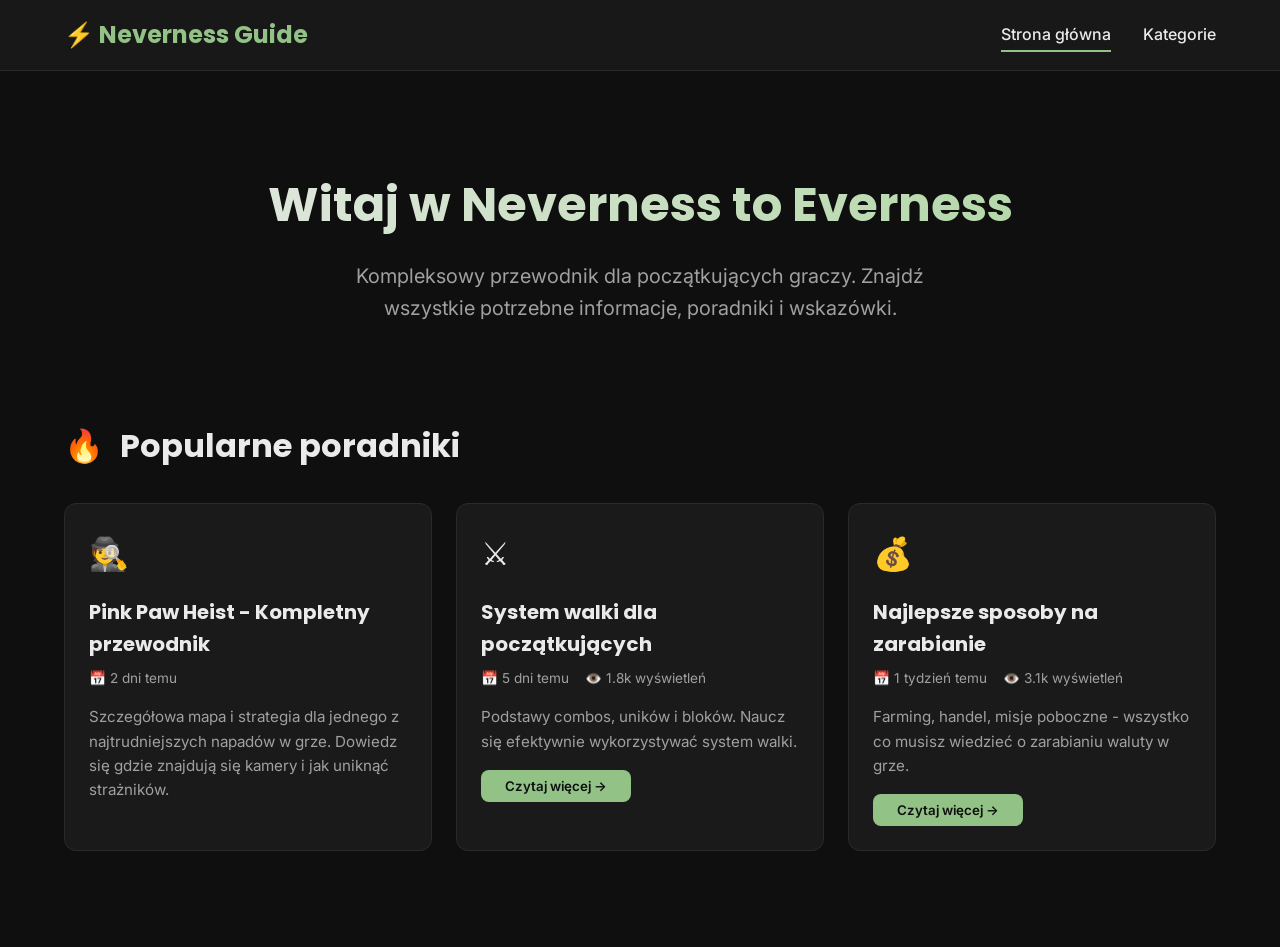
==== index.html @ 17031b2f "Add files via upload" ====
<!DOCTYPE html>
<html lang="pl">
<head>
    <meta charset="UTF-8">
    <meta name="viewport" content="width=device-width, initial-scale=1.0">
    <title>Neverness to Everness - Poradniki</title>
    <link rel="preconnect" href="https://fonts.googleapis.com">
    <link rel="preconnect" href="https://fonts.gstatic.com" crossorigin>
    <link href="https://fonts.googleapis.com/css2?family=Inter:wght@400;500;600;700&family=Poppins:wght@600;700&display=swap" rel="stylesheet">
    <link rel="stylesheet" href="style.css">
</head>
<body>
    <!-- Navbar -->
    <nav class="navbar">
        <div class="navbar-container">
            <a href="#" class="logo" onclick="showPage('home')">
                ⚡ Neverness Guide
            </a>
            <button class="menu-toggle" onclick="toggleMenu()">☰</button>
            <ul class="nav-links" id="navLinks">
                <li><a href="#" class="active" onclick="showPage('home')">Strona główna</a></li>
                <li><a href="#" onclick="showPage('categories')">Kategorie</a></li>
            </ul>
        </div>
    </nav>

    <!-- Home Page -->
    <div id="homePage" class="page active">
        <div class="container">
            <!-- Hero -->
            <section class="hero">
                <h1>Witaj w Neverness to Everness</h1>
                <p>Kompleksowy przewodnik dla początkujących graczy. Znajdź wszystkie potrzebne informacje, poradniki i wskazówki.</p>
            </section>

            <!-- Popular Guides -->
            <section>
                <div class="section-header">
                    <span class="section-icon">🔥</span>
                    <h2>Popularne poradniki</h2>
                </div>
                <div class="cards-grid">


                    <div class="card" onclick="showPage('heist-guide')">
                        <div class="card-icon">🕵️</div>
                        <h3>Pink Paw Heist - Kompletny przewodnik</h3>
                        <div class="card-meta">
                            <span>📅 2 dni temu</span>
                        </div>
                        <p>Szczegółowa mapa i strategia dla jednego z najtrudniejszych napadów w grze. Dowiedz się gdzie znajdują się kamery i jak uniknąć strażników.</p>
                    </div>


                    <div class="card">
                        <div class="card-icon">⚔️</div>
                        <h3>System walki dla początkujących</h3>
                        <div class="card-meta">
                            <span>📅 5 dni temu</span>
                            <span>👁️ 1.8k wyświetleń</span>
                        </div>
                        <p>Podstawy combos, uników i bloków. Naucz się efektywnie wykorzystywać system walki.</p>
                        <button class="btn">Czytaj więcej →</button>
                    </div>


                    <div class="card">
                        <div class="card-icon">💰</div>
                        <h3>Najlepsze sposoby na zarabianie</h3>
                        <div class="card-meta">
                            <span>📅 1 tydzień temu</span>
                            <span>👁️ 3.1k wyświetleń</span>
                        </div>
                        <p>Farming, handel, misje poboczne - wszystko co musisz wiedzieć o zarabianiu waluty w grze.</p>
                        <button class="btn">Czytaj więcej →</button>
                    </div>


                </div>
            </section>
        </div>
    </div>

    <!-- Categories Page -->
    <div id="categoriesPage" class="page">
        <div class="container">
            <section class="hero">
                <h1>Kategorie poradników</h1>
                <p>Wybierz kategorię aby przeglądać tematyczne przewodniki</p>
            </section>

            <div class="categories-grid">
                <a href="#" class="category-card" onclick="showPage('heist-guide')">
                    <div class="category-icon">🕵️</div>
                    <h3>Napady</h3>
                    <div class="category-count">8 poradników</div>
                </a>
                <a href="#" class="category-card">
                    <div class="category-icon">⚔️</div>
                    <h3>Walka</h3>
                    <div class="category-count">12 poradników</div>
                </a>
                <a href="#" class="category-card">
                    <div class="category-icon">📦</div>
                    <h3>Przedmioty</h3>
                    <div class="category-count">15 poradników</div>
                </a>
                <a href="#" class="category-card">
                    <div class="category-icon">🧠</div>
                    <h3>Porady dla początkujących</h3>
                    <div class="category-count">10 poradników</div>
                </a>
                <a href="#" class="category-card">
                    <div class="category-icon">🗺️</div>
                    <h3>Eksploracja</h3>
                    <div class="category-count">9 poradników</div>
                </a>
                <a href="#" class="category-card">
                    <div class="category-icon">💰</div>
                    <h3>Zarabianie</h3>
                    <div class="category-count">7 poradników</div>
                </a>
            </div>
        </div>
    </div>

    <!-- Heist Guide Page with Interactive Map -->
    <div id="heistGuidePage" class="page">
        <div class="container">
            <article class="article-container">
                <header class="article-header">
                    <h1>Pink Paw Heist - Kompletny przewodnik</h1>
                    <div class="article-meta">
                        <span>📅 Opublikowano: 2 maja 2026</span>
                        <span>✍️ Autor: GameMaster</span>
                        <span>⏱️ Czas czytania: 8 min</span>
                    </div>
                </header>

                <div class="toc">
                    <h3>📑 Spis treści</h3>
                    <ul>
                        <li><a href="#wprowadzenie">1. Wprowadzenie</a></li>
                        <li><a href="#przygotowanie">2. Przygotowanie</a></li>
                        <li><a href="#mapa">3. Interaktywna mapa lokacji</a></li>
                        <li><a href="#strategia">4. Strategia wykonania</a></li>
                        <li><a href="#nagrody">5. Nagrody</a></li>
                    </ul>
                </div>

                <div class="article-content">
                    <h2 id="wprowadzenie">Wprowadzenie</h2>
                    <p>Pink Paw Heist to jeden z najbardziej wymagających napadów w Neverness to Everness. Wymaga precyzji, planowania i znajomości lokacji. Ten przewodnik pomoże ci przejść misję bez wykrycia.</p>

                    <h2 id="przygotowanie">Przygotowanie</h2>
                    <p>Przed rozpoczęciem napadu upewnij się, że masz:</p>
                    <ul>
                        <li><strong>Poziom 15+</strong> - rekomendowany minimalny poziom</li>
                        <li><strong>Zestaw skradania</strong> - zmniejsza hałas o 40%</li>
                        <li><strong>Narzędzia hakowania</strong> - do wyłączania kamer</li>
                        <li><strong>Wytrych</strong> - przynajmniej 3 sztuki</li>
                        <li><strong>Apteczka</strong> - na wypadek wykrycia</li>
                    </ul>

                    <h2 id="mapa">Interaktywna mapa lokacji</h2>
                    <p>Poniżej znajduje się szczegółowa mapa budynku. Kliknij na punkty w legendzie aby zobaczyć ich lokalizację:</p>
                </div>

                <!-- Interactive Map Section -->
                <div class="map-section">
                    <h2>🗺️ Mapa Pink Paw Building</h2>
                    <div class="map-container">
                        <div class="map-wrapper">
                            <!-- Placeholder map - in real implementation, use actual game map image -->
                            <svg class="map-image" viewBox="0 0 800 600" xmlns="http://www.w3.org/2000/svg">
                                <!-- Building outline -->
                                <rect x="50" y="50" width="700" height="500" fill="#1a1a1a" stroke="#2a2a2a" stroke-width="3"/>
                                
                                <!-- Rooms -->
                                <rect x="70" y="70" width="200" height="150" fill="#0f0f0f" stroke="#2a2a2a" stroke-width="2"/>
                                <rect x="290" y="70" width="200" height="150" fill="#0f0f0f" stroke="#2a2a2a" stroke-width="2"/>
                                <rect x="510" y="70" width="220" height="150" fill="#0f0f0f" stroke="#2a2a2a" stroke-width="2"/>
                                
                                <rect x="70" y="240" width="200" height="150" fill="#0f0f0f" stroke="#2a2a2a" stroke-width="2"/>
                                <rect x="290" y="240" width="200" height="150" fill="#0f0f0f" stroke="#2a2a2a" stroke-width="2"/>
                                <rect x="510" y="240" width="220" height="150" fill="#0f0f0f" stroke="#2a2a2a" stroke-width="2"/>
                                
                                <rect x="70" y="410" width="660" height="120" fill="#0f0f0f" stroke="#2a2a2a" stroke-width="2"/>
                                
                                <!-- Room labels -->
                                <text x="170" y="145" fill="#666" font-size="14" text-anchor="middle">Hol wejściowy</text>
                                <text x="390" y="145" fill="#666" font-size="14" text-anchor="middle">Biura</text>
                                <text x="620" y="145" fill="#666" font-size="14" text-anchor="middle">Sala serwera</text>
                                <text x="170" y="315" fill="#666" font-size="14" text-anchor="middle">Pokój ochrony</text>
                                <text x="390" y="315" fill="#666" font-size="14" text-anchor="middle">Korytarz</text>
                                <text x="620" y="315" fill="#666" font-size="14" text-anchor="middle">Magazyn</text>
                                <text x="400" y="470" fill="#666" font-size="14" text-anchor="middle">Skarbiec</text>
                            </svg>
                            
                            <!-- Interactive markers -->
                            <div class="map-marker" id="marker1" data-point="punkt1" style="top: 15%; left: 21%;">
                                <div class="map-marker-label">1</div>
                            </div>
                            <div class="map-marker" id="marker2" data-point="punkt2" style="top: 28%; left: 35%;">
                                <div class="map-marker-label">2</div>
                            </div>
                            <div class="map-marker" id="marker3" data-point="punkt3" style="top: 82%; left: 50%;">
                                <div class="map-marker-label">3</div>
                            </div>
                            <div class="map-marker" id="marker4" data-point="punkt4" style="top: 52%; left: 23%;">
                                <div class="map-marker-label">4</div>
                            </div>
                            <div class="map-marker" id="marker5" data-point="punkt5" style="top: 52%; left: 77%;">
                                <div class="map-marker-label">5</div>
                            </div>
                        </div>
                        
                        <div class="legend">
                            <h3>Legenda</h3>
                            
                            <div class="legend-item" data-target="punkt1">
                                <div class="legend-item-header">
                                    <div class="legend-number">1</div>
                                    <div class="legend-title">Główne wejście</div>
                                </div>
                                <div class="legend-description">Strażnik przy drzwiach. Użyj tylnego wejścia przez wentylację.</div>
                            </div>
                            
                            <div class="legend-item" data-target="punkt2">
                                <div class="legend-item-header">
                                    <div class="legend-number">2</div>
                                    <div class="legend-title">Kamery bezpieczeństwa</div>
                                </div>
                                <div class="legend-description">4 kamery w biurach. Zhackuj panel kontrolny w pokoju ochrony.</div>
                            </div>
                            
                            <div class="legend-item" data-target="punkt3">
                                <div class="legend-item-header">
                                    <div class="legend-number">3</div>
                                    <div class="legend-title">Skarbiec</div>
                                </div>
                                <div class="legend-description">Cel misji. Wymaga 3 kluczy elektronicznych z różnych lokacji.</div>
                            </div>
                            
                            <div class="legend-item" data-target="punkt4">
                                <div class="legend-item-header">
                                    <div class="legend-number">4</div>
                                    <div class="legend-title">Strażnicy</div>
                                </div>
                                <div class="legend-description">2 patrolujących strażników. Patrol co 45 sekund.</div>
                            </div>
                            
                            <div class="legend-item" data-target="punkt5">
                                <div class="legend-item-header">
                                    <div class="legend-number">5</div>
                                    <div class="legend-title">Magazyn</div>
                                </div>
                                <div class="legend-description">Znaj dziesz tu apteczki i dodatkowy ekwipunek.</div>
                            </div>
                        </div>
                    </div>
                </div>

                <div class="article-content">
                    <h2 id="strategia">Strategia wykonania</h2>
                    <p>Najlepsza droga do ukończenia misji bez wykrycia:</p>
                    <ol>
                        <li><strong>Wejście przez wentylację</strong> - Unikniesz strażnika przy głównym wejściu</li>
                        <li><strong>Wyłącz kamery</strong> - Skieruj się do pokoju ochrony i zhackuj panel</li>
                        <li><strong>Zbierz klucze</strong> - Pierwszy w biurach, drugi w magazynie, trzeci w pokoju ochrony</li>
                        <li><strong>Otwórz skarbiec</strong> - Użyj wszystkich trzech kluczy jednocześnie</li>
                        <li><strong>Wyjście</strong> - Najszybsza droga przez magazyn i okno awaryjne</li>
                    </ol>

                    <h2 id="nagrody">Nagrody</h2>
                    <p>Za ukończenie Pink Paw Heist otrzymasz:</p>
                    <ul>
                        <li>15,000 Credits</li>
                        <li>Rzadki skin broni "Pink Phantom"</li>
                        <li>Osiągnięcie "Master Thief"</li>
                        <li>+500 punktów reputacji w gildii</li>
                    </ul>

                    <p style="margin-top: var(--space-2xl); padding: var(--space-lg); background: var(--color-surface); border-left: 4px solid var(--color-accent); border-radius: var(--radius-sm);">
                        <strong>💡 Pro tip:</strong> Jeśli wykonasz misję bez żadnego alarmu (Perfect Stealth), otrzymasz dodatkowe 5,000 Credits i unikalny tytuł "Shadow Master".
                    </p>
                </div>
            </article>
        </div>
    </div>

    <!-- About Page -->
    <div id="aboutPage" class="page">
        <div class="container">
            <article class="article-container">
                <h1>O grze Neverness to Everness</h1>
                <p style="font-size: 1.1rem; color: var(--color-text-muted); margin-bottom: var(--space-xl);">
                    Neverness to Everness to innowacyjna gra akcji RPG łącząca elementy skradania, eksploracji i dynamicznej walki w futurystycznym świecie pełnym tajemnic.
                </p>

                <h2>Główne cechy gry</h2>
                <ul>
                    <li><strong>Otwarty świat</strong> - Eksploruj ogromne miasto Hethereau pełne sekretów</li>
                    <li><strong>System napadów</strong> - Planuj i wykonuj skomplikowane kradzieże</li>
                    <li><strong>Dynamiczna walka</strong> - Płynne combo i system uników</li>
                    <li><strong>Rozwój postaci</strong> - Rozbudowany system umiejętności i ekwipunku</li>
                    <li><strong>Fabuła</strong> - Wciągająca historia z wieloma zakończeniami</li>
                </ul>

                <h2>O tym przewodniku</h2>
                <p>
                    Ten guide hub został stworzony przez społeczność graczy, aby pomóc nowym i doświadczonym graczom w odkrywaniu wszystkich tajemnic Neverness to Everness. Regularnie dodajemy nowe poradniki i aktualizujemy istniejące wraz z nowymi odkryciami społeczności.
                </p>
            </article>
        </div>
    </div>
    <script src="script.js"></script>
</body>
</html>
---- style.css ----
:root {
            --color-bg: #0f0f0f;
            --color-surface: #1a1a1a;
            --color-surface-hover: #252525;
            --color-border: #2a2a2a;
            --color-text: #eaeaea;
            --color-text-muted: #a0a0a0;
            --color-accent: #92c286;
            --color-accent-dark: #7ab06a;
            --color-accent-light: #a8d49a;
            
            --space-xs: 4px;
            --space-sm: 8px;
            --space-md: 16px;
            --space-lg: 24px;
            --space-xl: 32px;
            --space-2xl: 48px;
            
            --font-body: 'Inter', system-ui, sans-serif;
            --font-heading: 'Poppins', sans-serif;
            
            --radius-sm: 8px;
            --radius-md: 12px;
            --radius-lg: 16px;
            
            --shadow-sm: 0 2px 8px rgba(0, 0, 0, 0.3);
            --shadow-md: 0 4px 16px rgba(0, 0, 0, 0.4);
            --shadow-lg: 0 8px 32px rgba(0, 0, 0, 0.5);
        }
        
        * {
            margin: 0;
            padding: 0;
            box-sizing: border-box;
        }
        
        body {
            font-family: var(--font-body);
            background: var(--color-bg);
            color: var(--color-text);
            line-height: 1.6;
        }
        
        /* Navbar */
        .navbar {
            background: var(--color-surface);
            border-bottom: 1px solid var(--color-border);
            padding: var(--space-md) 0;
            position: sticky;
            top: 0;
            z-index: 100;
            backdrop-filter: blur(10px);
            background: rgba(26, 26, 26, 0.95);
        }
        
        .navbar-container {
            max-width: 1200px;
            margin: 0 auto;
            padding: 0 var(--space-lg);
            display: flex;
            justify-content: space-between;
            align-items: center;
        }
        
        .logo {
            font-family: var(--font-heading);
            font-size: 1.5rem;
            font-weight: 700;
            color: var(--color-accent);
            text-decoration: none;
            display: flex;
            align-items: center;
            gap: var(--space-sm);
        }
        
        .nav-links {
            display: flex;
            gap: var(--space-xl);
            list-style: none;
        }
        
        .nav-links a {
            color: var(--color-text);
            text-decoration: none;
            font-weight: 500;
            transition: color 0.2s;
            position: relative;
        }
        
        .nav-links a:hover {
            color: var(--color-accent);
        }
        
        .nav-links a.active::after {
            content: '';
            position: absolute;
            bottom: -8px;
            left: 0;
            right: 0;
            height: 2px;
            background: var(--color-accent);
        }
        
        /* Container */
        .container {
            max-width: 1200px;
            margin: 0 auto;
            padding: var(--space-2xl) var(--space-lg);
        }
        
        /* Hero Section */
        .hero {
            text-align: center;
            padding: var(--space-2xl) 0;
            margin-bottom: var(--space-2xl);
        }
        
        .hero h1 {
            font-family: var(--font-heading);
            font-size: 3rem;
            margin-bottom: var(--space-md);
            background: linear-gradient(135deg, var(--color-text) 0%, var(--color-accent-light) 100%);
            -webkit-background-clip: text;
            -webkit-text-fill-color: transparent;
            background-clip: text;
        }
        
        .hero p {
            font-size: 1.25rem;
            color: var(--color-text-muted);
            max-width: 600px;
            margin: 0 auto;
        }
        
        /* Search Bar */
        .search-container {
            max-width: 600px;
            margin: var(--space-xl) auto var(--space-2xl);
        }
        
        .search-bar {
            width: 100%;
            padding: var(--space-md) var(--space-lg);
            background: var(--color-surface);
            border: 2px solid var(--color-border);
            border-radius: var(--radius-md);
            color: var(--color-text);
            font-size: 1rem;
            font-family: var(--font-body);
            transition: all 0.2s;
        }
        
        .search-bar:focus {
            outline: none;
            border-color: var(--color-accent);
            box-shadow: 0 0 0 3px rgba(146, 194, 134, 0.1);
        }
        
        /* Section Header */
        .section-header {
            display: flex;
            align-items: center;
            gap: var(--space-md);
            margin-bottom: var(--space-xl);
        }
        
        .section-header h2 {
            font-family: var(--font-heading);
            font-size: 2rem;
            color: var(--color-text);
        }
        
        .section-icon {
            font-size: 2rem;
        }
        
        /* Cards Grid */
        .cards-grid {
            display: grid;
            grid-template-columns: repeat(auto-fill, minmax(320px, 1fr));
            gap: var(--space-lg);
            margin-bottom: var(--space-2xl);
        }
        
        .card {
            background: var(--color-surface);
            border: 1px solid var(--color-border);
            border-radius: var(--radius-md);
            padding: var(--space-lg);
            transition: all 0.2s;
            cursor: pointer;
        }
        
        .card:hover {
            background: var(--color-surface-hover);
            border-color: var(--color-accent);
            transform: translateY(-4px);
            box-shadow: var(--shadow-md);
        }
        
        .card-icon {
            font-size: 2rem;
            margin-bottom: var(--space-md);
        }
        
        .card h3 {
            font-family: var(--font-heading);
            font-size: 1.25rem;
            margin-bottom: var(--space-sm);
            color: var(--color-text);
        }
        
        .card p {
            color: var(--color-text-muted);
            margin-bottom: var(--space-md);
            font-size: 0.95rem;
        }
        
        .card-meta {
            display: flex;
            gap: var(--space-md);
            font-size: 0.85rem;
            color: var(--color-text-muted);
            margin-bottom: var(--space-md);
        }
        
        .btn {
            display: inline-block;
            padding: var(--space-sm) var(--space-lg);
            background: var(--color-accent);
            color: var(--color-bg);
            text-decoration: none;
            border-radius: var(--radius-sm);
            font-weight: 600;
            transition: all 0.2s;
            border: none;
            cursor: pointer;
            font-family: var(--font-body);
        }
        
        .btn:hover {
            background: var(--color-accent-dark);
            transform: translateY(-2px);
            box-shadow: var(--shadow-sm);
        }
        
        .btn-outline {
            background: transparent;
            border: 2px solid var(--color-accent);
            color: var(--color-accent);
        }
        
        .btn-outline:hover {
            background: var(--color-accent);
            color: var(--color-bg);
        }
        
        /* Categories Grid */
        .categories-grid {
            display: grid;
            grid-template-columns: repeat(auto-fit, minmax(250px, 1fr));
            gap: var(--space-md);
            margin-bottom: var(--space-2xl);
        }
        
        .category-card {
            background: var(--color-surface);
            border: 1px solid var(--color-border);
            border-radius: var(--radius-md);
            padding: var(--space-lg);
            text-align: center;
            transition: all 0.2s;
            cursor: pointer;
            text-decoration: none;
            color: inherit;
            display: block;
        }
        
        .category-card:hover {
            background: var(--color-surface-hover);
            border-color: var(--color-accent);
            transform: translateY(-4px);
        }
        
        .category-icon {
            font-size: 3rem;
            margin-bottom: var(--space-md);
        }
        
        .category-card h3 {
            font-family: var(--font-heading);
            font-size: 1.1rem;
            color: var(--color-text);
            margin-bottom: var(--space-xs);
        }
        
        .category-count {
            font-size: 0.9rem;
            color: var(--color-text-muted);
        }
        
        /* Article Page */
        .article-container {
            max-width: 800px;
            margin: 0 auto;
        }
        
        .article-header {
            margin-bottom: var(--space-2xl);
        }
        
        .article-header h1 {
            font-family: var(--font-heading);
            font-size: 2.5rem;
            margin-bottom: var(--space-md);
        }
        
        .article-meta {
            display: flex;
            gap: var(--space-lg);
            color: var(--color-text-muted);
            font-size: 0.95rem;
        }
        
        .toc {
            background: var(--color-surface);
            border: 1px solid var(--color-border);
            border-radius: var(--radius-md);
            padding: var(--space-lg);
            margin-bottom: var(--space-2xl);
        }
        
        .toc h3 {
            font-family: var(--font-heading);
            margin-bottom: var(--space-md);
            color: var(--color-accent);
        }
        
        .toc ul {
            list-style: none;
        }
        
        .toc li {
            margin-bottom: var(--space-sm);
        }
        
        .toc a {
            color: var(--color-text);
            text-decoration: none;
            transition: color 0.2s;
        }
        
        .toc a:hover {
            color: var(--color-accent);
        }
        
        .article-content {
            line-height: 1.8;
        }
        
        .article-content h2 {
            font-family: var(--font-heading);
            font-size: 1.75rem;
            margin-top: var(--space-2xl);
            margin-bottom: var(--space-md);
            color: var(--color-accent-light);
        }
        
        .article-content p {
            margin-bottom: var(--space-md);
        }
        
        .article-content ul, .article-content ol {
            margin-bottom: var(--space-md);
            padding-left: var(--space-xl);
        }
        
        .article-content li {
            margin-bottom: var(--space-sm);
        }
        
        /* Interactive Map Section */
        .map-section {
            background: var(--color-surface);
            border: 1px solid var(--color-border);
            border-radius: var(--radius-md);
            padding: var(--space-xl);
            margin: var(--space-2xl) 0;
        }
        
        .map-section h2 {
            font-family: var(--font-heading);
            font-size: 1.75rem;
            margin-bottom: var(--space-lg);
            color: var(--color-accent-light);
        }
        
        .map-container {
            display: grid;
            grid-template-columns: 1fr 300px;
            gap: var(--space-xl);
            align-items: start;
        }
        
        .map-wrapper {
            position: relative;
            background: #000;
            border-radius: var(--radius-sm);
            overflow: hidden;
            border: 2px solid var(--color-border);
        }
        
        .map-image {
            width: 100%;
            height: auto;
            display: block;
        }
        
        .map-marker {
            position: absolute;
            width: 32px;
            height: 32px;
            background: var(--color-accent);
            border: 3px solid var(--color-bg);
            border-radius: 50%;
            transform: translate(-50%, -50%);
            cursor: pointer;
            transition: all 0.3s;
            opacity: 0.4;
            box-shadow: 0 0 0 0 rgba(146, 194, 134, 0.7);
        }
        
        .map-marker.active {
            opacity: 1;
            transform: translate(-50%, -50%) scale(1.3);
            animation: pulse 2s infinite;
            z-index: 10;
        }
        
        @keyframes pulse {
            0% {
                box-shadow: 0 0 0 0 rgba(146, 194, 134, 0.7);
            }
            70% {
                box-shadow: 0 0 0 15px rgba(146, 194, 134, 0);
            }
            100% {
                box-shadow: 0 0 0 0 rgba(146, 194, 134, 0);
            }
        }
        
        .map-marker-label {
            position: absolute;
            top: 50%;
            left: 50%;
            transform: translate(-50%, -50%);
            color: var(--color-bg);
            font-weight: 700;
            font-size: 0.85rem;
            pointer-events: none;
        }
        
        .legend {
            background: var(--color-bg);
            border: 1px solid var(--color-border);
            border-radius: var(--radius-sm);
            padding: var(--space-lg);
        }
        
        .legend h3 {
            font-family: var(--font-heading);
            font-size: 1.25rem;
            margin-bottom: var(--space-md);
            color: var(--color-accent);
        }
        
        .legend-item {
            padding: var(--space-md);
            margin-bottom: var(--space-sm);
            background: var(--color-surface);
            border: 2px solid var(--color-border);
            border-radius: var(--radius-sm);
            cursor: pointer;
            transition: all 0.2s;
        }
        
        .legend-item:hover {
            background: var(--color-surface-hover);
            border-color: var(--color-accent);
        }
        
        .legend-item.active {
            background: var(--color-surface-hover);
            border-color: var(--color-accent);
            box-shadow: 0 0 0 3px rgba(146, 194, 134, 0.1);
        }
        
        .legend-item-header {
            display: flex;
            align-items: center;
            gap: var(--space-md);
            margin-bottom: var(--space-xs);
        }
        
        .legend-number {
            width: 28px;
            height: 28px;
            background: var(--color-accent);
            color: var(--color-bg);
            border-radius: 50%;
            display: flex;
            align-items: center;
            justify-content: center;
            font-weight: 700;
            font-size: 0.9rem;
            flex-shrink: 0;
        }
        
        .legend-item.active .legend-number {
            background: var(--color-accent-dark);
            box-shadow: 0 0 12px rgba(146, 194, 134, 0.5);
        }
        
        .legend-title {
            font-weight: 600;
            color: var(--color-text);
        }
        
        .legend-description {
            font-size: 0.9rem;
            color: var(--color-text-muted);
            margin-left: 40px;
        }
        
        /* Mobile Menu Toggle */
        .menu-toggle {
            display: none;
            background: none;
            border: none;
            color: var(--color-text);
            font-size: 1.5rem;
            cursor: pointer;
        }
        
        /* Responsive */
        @media (max-width: 768px) {
            .hero h1 {
                font-size: 2rem;
            }
            
            .hero p {
                font-size: 1rem;
            }
            
            .nav-links {
                display: none;
                position: absolute;
                top: 100%;
                left: 0;
                right: 0;
                background: var(--color-surface);
                flex-direction: column;
                padding: var(--space-lg);
                border-top: 1px solid var(--color-border);
            }
            
            .nav-links.active {
                display: flex;
            }
            
            .menu-toggle {
                display: block;
            }
            
            .cards-grid {
                grid-template-columns: 1fr;
            }
            
            .categories-grid {
                grid-template-columns: repeat(auto-fit, minmax(150px, 1fr));
            }
            
            .map-container {
                grid-template-columns: 1fr;
            }
            
            .legend {
                order: -1;
            }
        }
        
        /* Page Transitions */
        .page {
            display: none;
        }
        
        .page.active {
            display: block;
            animation: fadeIn 0.3s;
        }
        
        @keyframes fadeIn {
            from {
                opacity: 0;
                transform: translateY(10px);
            }
            to {
                opacity: 1;
                transform: translateY(0);
            }
        }
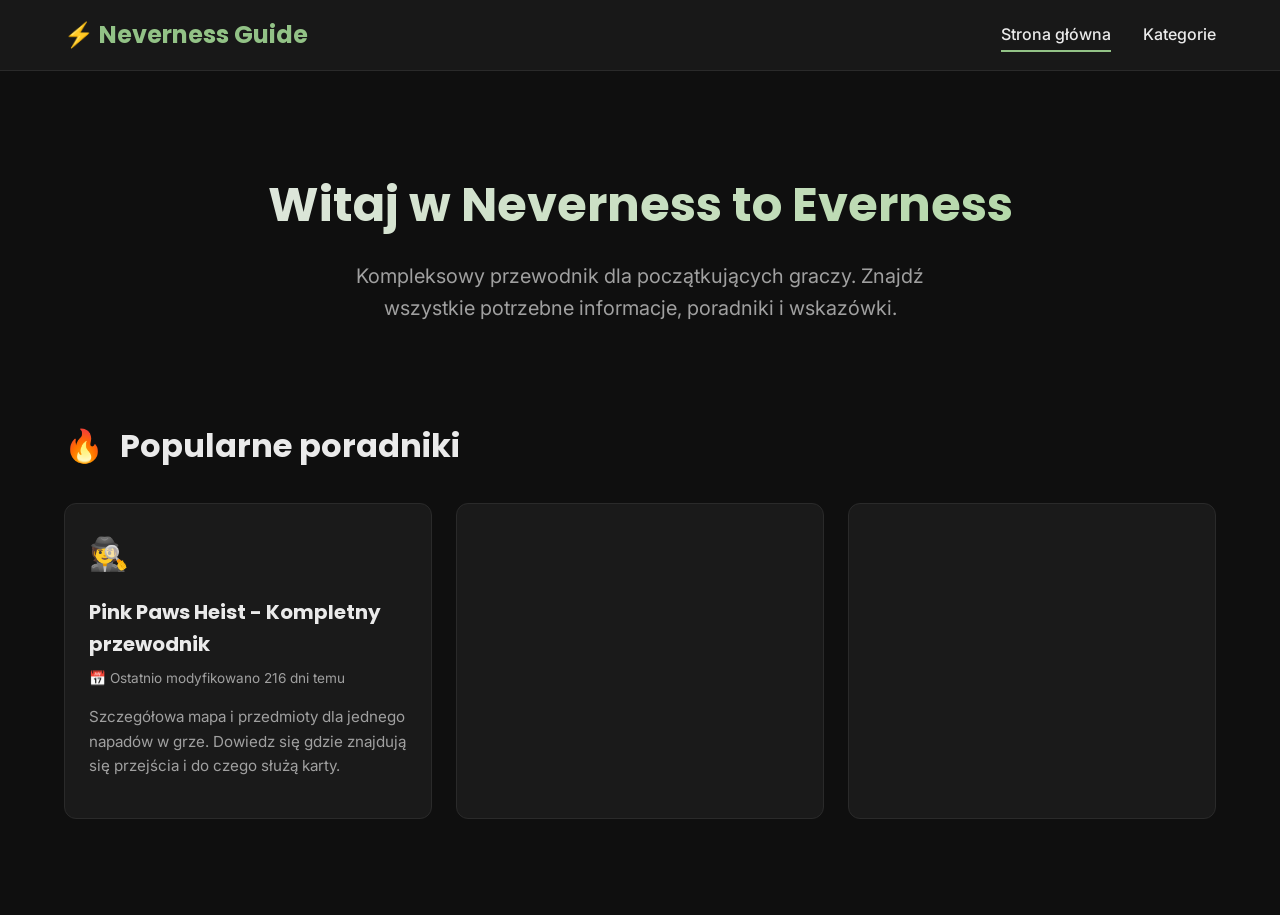
==== commit 9a421a97: "Add files via upload" ====
--- a/index.html
+++ b/index.html
@@ -10,22 +10,32 @@
     <link rel="stylesheet" href="style.css">
 </head>
 <body>
+
+
+
+
     <!-- Navbar -->
     <nav class="navbar">
         <div class="navbar-container">
-            <a href="#" class="logo" onclick="showPage('home')">
+            <a href="index.html" class="logo">
                 ⚡ Neverness Guide
             </a>
             <button class="menu-toggle" onclick="toggleMenu()">☰</button>
             <ul class="nav-links" id="navLinks">
-                <li><a href="#" class="active" onclick="showPage('home')">Strona główna</a></li>
-                <li><a href="#" onclick="showPage('categories')">Kategorie</a></li>
+                <li><a href="index.html" class="active">Strona główna</a></li>
+                <li><a href="kategorie.html">Kategorie</a></li>
             </ul>
         </div>
     </nav>
 
+
+
+
+
+
+
     <!-- Home Page -->
-    <div id="homePage" class="page active">
+    <div id="homePage">
         <div class="container">
             <!-- Hero -->
             <section class="hero">
@@ -42,38 +52,35 @@
                 <div class="cards-grid">
 
 
-                    <div class="card" onclick="showPage('heist-guide')">
+                    <a class="card" href="Napad.html">
                         <div class="card-icon">🕵️</div>
-                        <h3>Pink Paw Heist - Kompletny przewodnik</h3>
+                        <h3>Pink Paws Heist - Kompletny przewodnik</h3>
                         <div class="card-meta">
-                            <span>📅 2 dni temu</span>
+                            <span>📅 Ostatnio modyfikowano <span class="update-date" data-date="2026-05-04"></span></span>
                         </div>
-                        <p>Szczegółowa mapa i strategia dla jednego z najtrudniejszych napadów w grze. Dowiedz się gdzie znajdują się kamery i jak uniknąć strażników.</p>
-                    </div>
+                        <p>Szczegółowa mapa i przedmioty dla jednego napadów w grze. Dowiedz się gdzie znajdują się przejścia i do czego służą karty.</p>
+                    </a>
 
 
-                    <div class="card">
-                        <div class="card-icon">⚔️</div>
-                        <h3>System walki dla początkujących</h3>
+                    <a class="card">
+                        <!-- <div class="card-icon">...</div>
+                        <h3>...</h3>
                         <div class="card-meta">
-                            <span>📅 5 dni temu</span>
-                            <span>👁️ 1.8k wyświetleń</span>
+                            <span>...</span>
                         </div>
-                        <p>Podstawy combos, uników i bloków. Naucz się efektywnie wykorzystywać system walki.</p>
-                        <button class="btn">Czytaj więcej →</button>
-                    </div>
+                        <p>...</p>
+                        <button class="btn">...</button>-->
+                    </a>
 
 
-                    <div class="card">
-                        <div class="card-icon">💰</div>
-                        <h3>Najlepsze sposoby na zarabianie</h3>
+                    <a class="card">
+                        <!-- <div class="card-icon">...</div>
+                        <h3>...</h3>
                         <div class="card-meta">
-                            <span>📅 1 tydzień temu</span>
-                            <span>👁️ 3.1k wyświetleń</span>
+                            <span>...</span>
                         </div>
-                        <p>Farming, handel, misje poboczne - wszystko co musisz wiedzieć o zarabianiu waluty w grze.</p>
-                        <button class="btn">Czytaj więcej →</button>
-                    </div>
+                        <p>...</p>-->
+                    </a>
 
 
                 </div>
@@ -81,239 +88,14 @@
         </div>
     </div>
 
-    <!-- Categories Page -->
-    <div id="categoriesPage" class="page">
-        <div class="container">
-            <section class="hero">
-                <h1>Kategorie poradników</h1>
-                <p>Wybierz kategorię aby przeglądać tematyczne przewodniki</p>
-            </section>
+    
 
-            <div class="categories-grid">
-                <a href="#" class="category-card" onclick="showPage('heist-guide')">
-                    <div class="category-icon">🕵️</div>
-                    <h3>Napady</h3>
-                    <div class="category-count">8 poradników</div>
-                </a>
-                <a href="#" class="category-card">
-                    <div class="category-icon">⚔️</div>
-                    <h3>Walka</h3>
-                    <div class="category-count">12 poradników</div>
-                </a>
-                <a href="#" class="category-card">
-                    <div class="category-icon">📦</div>
-                    <h3>Przedmioty</h3>
-                    <div class="category-count">15 poradników</div>
-                </a>
-                <a href="#" class="category-card">
-                    <div class="category-icon">🧠</div>
-                    <h3>Porady dla początkujących</h3>
-                    <div class="category-count">10 poradników</div>
-                </a>
-                <a href="#" class="category-card">
-                    <div class="category-icon">🗺️</div>
-                    <h3>Eksploracja</h3>
-                    <div class="category-count">9 poradników</div>
-                </a>
-                <a href="#" class="category-card">
-                    <div class="category-icon">💰</div>
-                    <h3>Zarabianie</h3>
-                    <div class="category-count">7 poradników</div>
-                </a>
-            </div>
-        </div>
-    </div>
 
-    <!-- Heist Guide Page with Interactive Map -->
-    <div id="heistGuidePage" class="page">
-        <div class="container">
-            <article class="article-container">
-                <header class="article-header">
-                    <h1>Pink Paw Heist - Kompletny przewodnik</h1>
-                    <div class="article-meta">
-                        <span>📅 Opublikowano: 2 maja 2026</span>
-                        <span>✍️ Autor: GameMaster</span>
-                        <span>⏱️ Czas czytania: 8 min</span>
-                    </div>
-                </header>
 
-                <div class="toc">
-                    <h3>📑 Spis treści</h3>
-                    <ul>
-                        <li><a href="#wprowadzenie">1. Wprowadzenie</a></li>
-                        <li><a href="#przygotowanie">2. Przygotowanie</a></li>
-                        <li><a href="#mapa">3. Interaktywna mapa lokacji</a></li>
-                        <li><a href="#strategia">4. Strategia wykonania</a></li>
-                        <li><a href="#nagrody">5. Nagrody</a></li>
-                    </ul>
-                </div>
 
-                <div class="article-content">
-                    <h2 id="wprowadzenie">Wprowadzenie</h2>
-                    <p>Pink Paw Heist to jeden z najbardziej wymagających napadów w Neverness to Everness. Wymaga precyzji, planowania i znajomości lokacji. Ten przewodnik pomoże ci przejść misję bez wykrycia.</p>
 
-                    <h2 id="przygotowanie">Przygotowanie</h2>
-                    <p>Przed rozpoczęciem napadu upewnij się, że masz:</p>
-                    <ul>
-                        <li><strong>Poziom 15+</strong> - rekomendowany minimalny poziom</li>
-                        <li><strong>Zestaw skradania</strong> - zmniejsza hałas o 40%</li>
-                        <li><strong>Narzędzia hakowania</strong> - do wyłączania kamer</li>
-                        <li><strong>Wytrych</strong> - przynajmniej 3 sztuki</li>
-                        <li><strong>Apteczka</strong> - na wypadek wykrycia</li>
-                    </ul>
 
-                    <h2 id="mapa">Interaktywna mapa lokacji</h2>
-                    <p>Poniżej znajduje się szczegółowa mapa budynku. Kliknij na punkty w legendzie aby zobaczyć ich lokalizację:</p>
-                </div>
 
-                <!-- Interactive Map Section -->
-                <div class="map-section">
-                    <h2>🗺️ Mapa Pink Paw Building</h2>
-                    <div class="map-container">
-                        <div class="map-wrapper">
-                            <!-- Placeholder map - in real implementation, use actual game map image -->
-                            <svg class="map-image" viewBox="0 0 800 600" xmlns="http://www.w3.org/2000/svg">
-                                <!-- Building outline -->
-                                <rect x="50" y="50" width="700" height="500" fill="#1a1a1a" stroke="#2a2a2a" stroke-width="3"/>
-                                
-                                <!-- Rooms -->
-                                <rect x="70" y="70" width="200" height="150" fill="#0f0f0f" stroke="#2a2a2a" stroke-width="2"/>
-                                <rect x="290" y="70" width="200" height="150" fill="#0f0f0f" stroke="#2a2a2a" stroke-width="2"/>
-                                <rect x="510" y="70" width="220" height="150" fill="#0f0f0f" stroke="#2a2a2a" stroke-width="2"/>
-                                
-                                <rect x="70" y="240" width="200" height="150" fill="#0f0f0f" stroke="#2a2a2a" stroke-width="2"/>
-                                <rect x="290" y="240" width="200" height="150" fill="#0f0f0f" stroke="#2a2a2a" stroke-width="2"/>
-                                <rect x="510" y="240" width="220" height="150" fill="#0f0f0f" stroke="#2a2a2a" stroke-width="2"/>
-                                
-                                <rect x="70" y="410" width="660" height="120" fill="#0f0f0f" stroke="#2a2a2a" stroke-width="2"/>
-                                
-                                <!-- Room labels -->
-                                <text x="170" y="145" fill="#666" font-size="14" text-anchor="middle">Hol wejściowy</text>
-                                <text x="390" y="145" fill="#666" font-size="14" text-anchor="middle">Biura</text>
-                                <text x="620" y="145" fill="#666" font-size="14" text-anchor="middle">Sala serwera</text>
-                                <text x="170" y="315" fill="#666" font-size="14" text-anchor="middle">Pokój ochrony</text>
-                                <text x="390" y="315" fill="#666" font-size="14" text-anchor="middle">Korytarz</text>
-                                <text x="620" y="315" fill="#666" font-size="14" text-anchor="middle">Magazyn</text>
-                                <text x="400" y="470" fill="#666" font-size="14" text-anchor="middle">Skarbiec</text>
-                            </svg>
-                            
-                            <!-- Interactive markers -->
-                            <div class="map-marker" id="marker1" data-point="punkt1" style="top: 15%; left: 21%;">
-                                <div class="map-marker-label">1</div>
-                            </div>
-                            <div class="map-marker" id="marker2" data-point="punkt2" style="top: 28%; left: 35%;">
-                                <div class="map-marker-label">2</div>
-                            </div>
-                            <div class="map-marker" id="marker3" data-point="punkt3" style="top: 82%; left: 50%;">
-                                <div class="map-marker-label">3</div>
-                            </div>
-                            <div class="map-marker" id="marker4" data-point="punkt4" style="top: 52%; left: 23%;">
-                                <div class="map-marker-label">4</div>
-                            </div>
-                            <div class="map-marker" id="marker5" data-point="punkt5" style="top: 52%; left: 77%;">
-                                <div class="map-marker-label">5</div>
-                            </div>
-                        </div>
-                        
-                        <div class="legend">
-                            <h3>Legenda</h3>
-                            
-                            <div class="legend-item" data-target="punkt1">
-                                <div class="legend-item-header">
-                                    <div class="legend-number">1</div>
-                                    <div class="legend-title">Główne wejście</div>
-                                </div>
-                                <div class="legend-description">Strażnik przy drzwiach. Użyj tylnego wejścia przez wentylację.</div>
-                            </div>
-                            
-                            <div class="legend-item" data-target="punkt2">
-                                <div class="legend-item-header">
-                                    <div class="legend-number">2</div>
-                                    <div class="legend-title">Kamery bezpieczeństwa</div>
-                                </div>
-                                <div class="legend-description">4 kamery w biurach. Zhackuj panel kontrolny w pokoju ochrony.</div>
-                            </div>
-                            
-                            <div class="legend-item" data-target="punkt3">
-                                <div class="legend-item-header">
-                                    <div class="legend-number">3</div>
-                                    <div class="legend-title">Skarbiec</div>
-                                </div>
-                                <div class="legend-description">Cel misji. Wymaga 3 kluczy elektronicznych z różnych lokacji.</div>
-                            </div>
-                            
-                            <div class="legend-item" data-target="punkt4">
-                                <div class="legend-item-header">
-                                    <div class="legend-number">4</div>
-                                    <div class="legend-title">Strażnicy</div>
-                                </div>
-                                <div class="legend-description">2 patrolujących strażników. Patrol co 45 sekund.</div>
-                            </div>
-                            
-                            <div class="legend-item" data-target="punkt5">
-                                <div class="legend-item-header">
-                                    <div class="legend-number">5</div>
-                                    <div class="legend-title">Magazyn</div>
-                                </div>
-                                <div class="legend-description">Znaj dziesz tu apteczki i dodatkowy ekwipunek.</div>
-                            </div>
-                        </div>
-                    </div>
-                </div>
-
-                <div class="article-content">
-                    <h2 id="strategia">Strategia wykonania</h2>
-                    <p>Najlepsza droga do ukończenia misji bez wykrycia:</p>
-                    <ol>
-                        <li><strong>Wejście przez wentylację</strong> - Unikniesz strażnika przy głównym wejściu</li>
-                        <li><strong>Wyłącz kamery</strong> - Skieruj się do pokoju ochrony i zhackuj panel</li>
-                        <li><strong>Zbierz klucze</strong> - Pierwszy w biurach, drugi w magazynie, trzeci w pokoju ochrony</li>
-                        <li><strong>Otwórz skarbiec</strong> - Użyj wszystkich trzech kluczy jednocześnie</li>
-                        <li><strong>Wyjście</strong> - Najszybsza droga przez magazyn i okno awaryjne</li>
-                    </ol>
-
-                    <h2 id="nagrody">Nagrody</h2>
-                    <p>Za ukończenie Pink Paw Heist otrzymasz:</p>
-                    <ul>
-                        <li>15,000 Credits</li>
-                        <li>Rzadki skin broni "Pink Phantom"</li>
-                        <li>Osiągnięcie "Master Thief"</li>
-                        <li>+500 punktów reputacji w gildii</li>
-                    </ul>
-
-                    <p style="margin-top: var(--space-2xl); padding: var(--space-lg); background: var(--color-surface); border-left: 4px solid var(--color-accent); border-radius: var(--radius-sm);">
-                        <strong>💡 Pro tip:</strong> Jeśli wykonasz misję bez żadnego alarmu (Perfect Stealth), otrzymasz dodatkowe 5,000 Credits i unikalny tytuł "Shadow Master".
-                    </p>
-                </div>
-            </article>
-        </div>
-    </div>
-
-    <!-- About Page -->
-    <div id="aboutPage" class="page">
-        <div class="container">
-            <article class="article-container">
-                <h1>O grze Neverness to Everness</h1>
-                <p style="font-size: 1.1rem; color: var(--color-text-muted); margin-bottom: var(--space-xl);">
-                    Neverness to Everness to innowacyjna gra akcji RPG łącząca elementy skradania, eksploracji i dynamicznej walki w futurystycznym świecie pełnym tajemnic.
-                </p>
-
-                <h2>Główne cechy gry</h2>
-                <ul>
-                    <li><strong>Otwarty świat</strong> - Eksploruj ogromne miasto Hethereau pełne sekretów</li>
-                    <li><strong>System napadów</strong> - Planuj i wykonuj skomplikowane kradzieże</li>
-                    <li><strong>Dynamiczna walka</strong> - Płynne combo i system uników</li>
-                    <li><strong>Rozwój postaci</strong> - Rozbudowany system umiejętności i ekwipunku</li>
-                    <li><strong>Fabuła</strong> - Wciągająca historia z wieloma zakończeniami</li>
-                </ul>
-
-                <h2>O tym przewodniku</h2>
-                <p>
-                    Ten guide hub został stworzony przez społeczność graczy, aby pomóc nowym i doświadczonym graczom w odkrywaniu wszystkich tajemnic Neverness to Everness. Regularnie dodajemy nowe poradniki i aktualizujemy istniejące wraz z nowymi odkryciami społeczności.
-                </p>
-            </article>
-        </div>
-    </div>
     <script src="script.js"></script>
 </body>
 </html>
--- a/style.css
+++ b/style.css
@@ -183,6 +183,9 @@
         }
         
         .card {
+            display: block;
+            text-decoration: none;
+            color: inherit;
             background: var(--color-surface);
             border: 1px solid var(--color-border);
             border-radius: var(--radius-md);
@@ -301,7 +304,7 @@
         
         /* Article Page */
         .article-container {
-            max-width: 800px;
+            max-width: 2000px;
             margin: 0 auto;
         }
         
@@ -386,6 +389,10 @@
             border-radius: var(--radius-md);
             padding: var(--space-xl);
             margin: var(--space-2xl) 0;
+            margin-left: 10%;
+            margin-right: 10%;
+            display: grid;
+            grid-template-columns: 8fr 2fr;
         }
         
         .map-section h2 {
@@ -397,19 +404,34 @@
         
         .map-container {
             display: grid;
-            grid-template-columns: 1fr 300px;
-            gap: var(--space-xl);
-            align-items: start;
-        }
-        
-        .map-wrapper {
-            position: relative;
-            background: #000;
-            border-radius: var(--radius-sm);
-            overflow: hidden;
-            border: 2px solid var(--color-border);
-        }
-        
+            grid-template-rows: auto auto auto 1fr;
+            gap: 40px;
+        }
+
+        .tytul {
+            text-align: center;
+        }
+        
+        .pietra {
+            text-align: center;
+            display: grid;
+            grid-template-columns: 1fr 1fr 1fr 1fr;
+            max-height: 40px;
+            gap: 10px;
+            margin-left: 10%;
+            margin-right: 10%;
+        }
+
+        .goradol {
+            text-align: center;
+            display: grid;
+            grid-template-columns: 1fr 1fr;
+            margin-left: 30%;
+            margin-right: 30%;
+            max-height: 40px;
+            gap: 10px;
+        }
+
         .map-image {
             width: 100%;
             height: auto;
@@ -460,20 +482,42 @@
             pointer-events: none;
         }
         
+        .mapa {
+            position: relative;
+            background: black;
+        }
         .legend {
-            background: var(--color-bg);
-            border: 1px solid var(--color-border);
+            padding: var(--space-lg);
+        }
+        
+        .legend h3 {
+            font-family: var(--font-heading);
+            font-size: 1.25rem;
+            margin-bottom: var(--space-md);
+            color: var(--color-accent);
+        }
+
+        .pietra-item {
+            padding: var(--space-md);
+            margin-bottom: var(--space-sm);
+            background: var(--color-surface);
+            border: 2px solid var(--color-border);
             border-radius: var(--radius-sm);
-            padding: var(--space-lg);
-        }
-        
-        .legend h3 {
-            font-family: var(--font-heading);
-            font-size: 1.25rem;
-            margin-bottom: var(--space-md);
-            color: var(--color-accent);
-        }
-        
+            cursor: pointer;
+            transition: all 0.2s;
+        }
+        
+        .pietra-item:hover {
+            background: var(--color-surface-hover);
+            border-color: var(--color-accent);
+        }
+        
+        .pietra-item.active {
+            background: var(--color-surface-hover);
+            border-color: var(--color-accent);
+            box-shadow: 0 0 0 3px rgba(146, 194, 134, 0.1);
+        }
+
         .legend-item {
             padding: var(--space-md);
             margin-bottom: var(--space-sm);
@@ -578,12 +622,7 @@
             
             .categories-grid {
                 grid-template-columns: repeat(auto-fit, minmax(150px, 1fr));
-            }
-            
-            .map-container {
-                grid-template-columns: 1fr;
-            }
-            
+            }        
             .legend {
                 order: -1;
             }
@@ -608,4 +647,11 @@
                 opacity: 1;
                 transform: translateY(0);
             }
+        }
+
+        .heistGuidePage {
+            display: grid;
+            grid-template-columns: 1fr 1fr;
+            margin-left: 10%;
+            margin-right: 10%;
         }
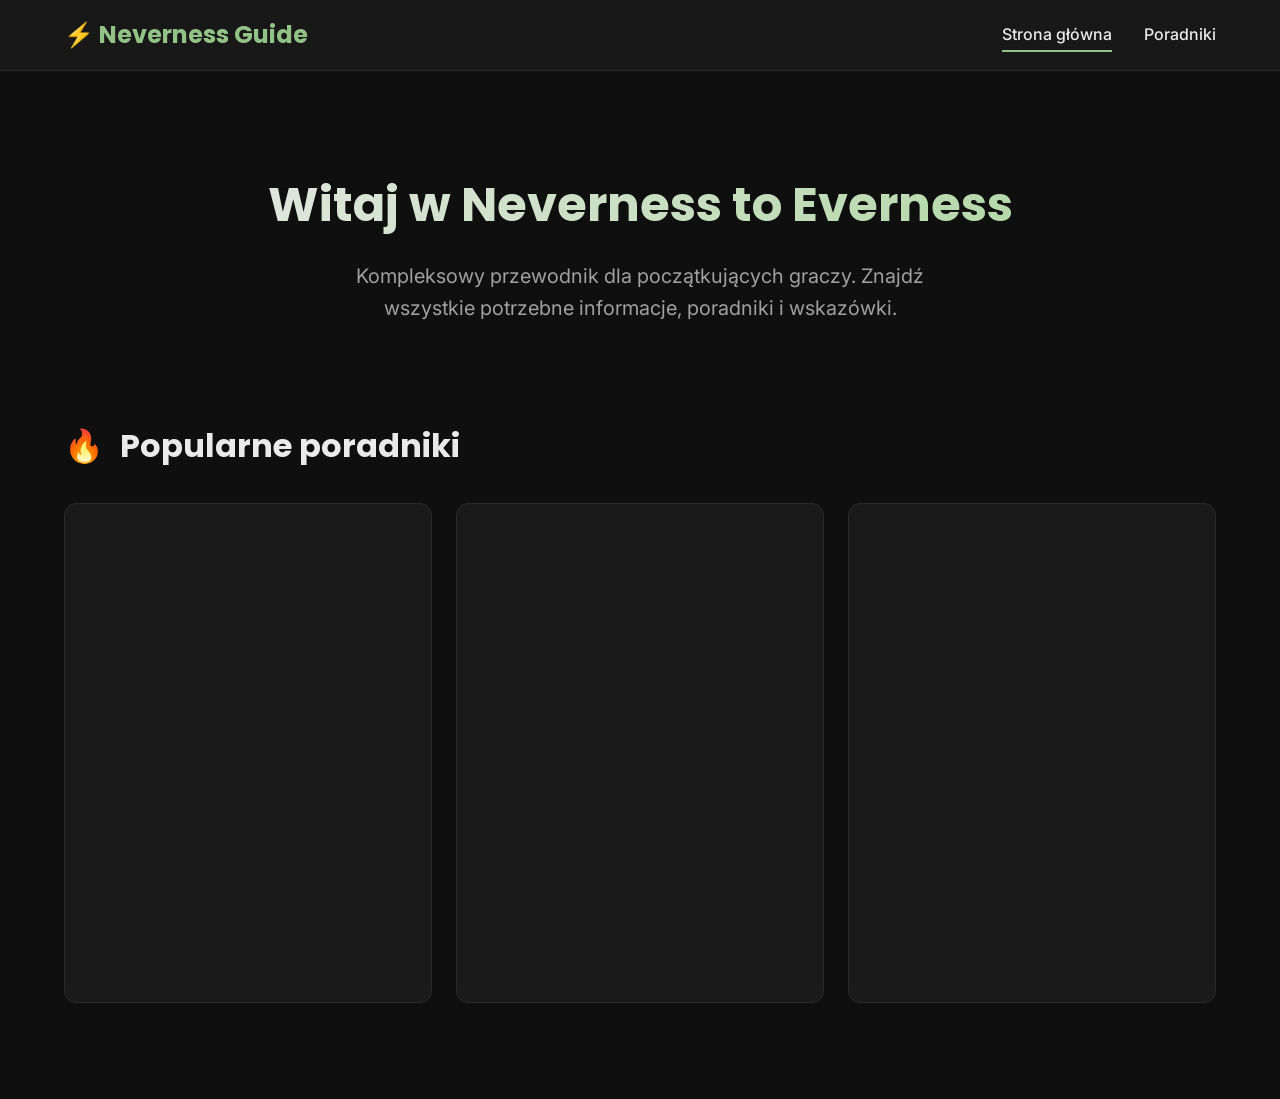
==== commit 3f26bd1d: "1" ====
--- a/index.html
+++ b/index.html
@@ -23,7 +23,7 @@
             <button class="menu-toggle" onclick="toggleMenu()">☰</button>
             <ul class="nav-links" id="navLinks">
                 <li><a href="index.html" class="active">Strona główna</a></li>
-                <li><a href="kategorie.html">Kategorie</a></li>
+                <li><a href="poradniki.html">Poradniki</a></li>
             </ul>
         </div>
     </nav>
@@ -52,13 +52,13 @@
                 <div class="cards-grid">
 
 
-                    <a class="card" href="Napad.html">
-                        <div class="card-icon">🕵️</div>
+                    <a class="card" href="">
+                       <!-- <div class="card-icon">🕵️</div>
                         <h3>Pink Paws Heist - Kompletny przewodnik</h3>
                         <div class="card-meta">
                             <span>📅 Ostatnio modyfikowano <span class="update-date" data-date="2026-05-04"></span></span>
                         </div>
-                        <p>Szczegółowa mapa i przedmioty dla jednego napadów w grze. Dowiedz się gdzie znajdują się przejścia i do czego służą karty.</p>
+                        <p>Szczegółowa mapa i przedmioty dla jednego napadów w grze. Dowiedz się gdzie znajdują się przejścia i do czego służą karty.</p>-->
                     </a>
 
 
--- a/style.css
+++ b/style.css
@@ -1,657 +1,899 @@
 :root {
-            --color-bg: #0f0f0f;
-            --color-surface: #1a1a1a;
-            --color-surface-hover: #252525;
-            --color-border: #2a2a2a;
-            --color-text: #eaeaea;
-            --color-text-muted: #a0a0a0;
-            --color-accent: #92c286;
-            --color-accent-dark: #7ab06a;
-            --color-accent-light: #a8d49a;
-            
-            --space-xs: 4px;
-            --space-sm: 8px;
-            --space-md: 16px;
-            --space-lg: 24px;
-            --space-xl: 32px;
-            --space-2xl: 48px;
-            
-            --font-body: 'Inter', system-ui, sans-serif;
-            --font-heading: 'Poppins', sans-serif;
-            
-            --radius-sm: 8px;
-            --radius-md: 12px;
-            --radius-lg: 16px;
-            
-            --shadow-sm: 0 2px 8px rgba(0, 0, 0, 0.3);
-            --shadow-md: 0 4px 16px rgba(0, 0, 0, 0.4);
-            --shadow-lg: 0 8px 32px rgba(0, 0, 0, 0.5);
-        }
+    --color-bg: #0f0f0f;
+    --color-surface: #1a1a1a;
+    --color-surface-hover: #252525;
+    --color-border: #2a2a2a;
+    --color-text: #eaeaea;
+    --color-text-muted: #a0a0a0;
+    --color-accent: #92c286;
+    --color-accent-dark: #7ab06a;
+    --color-accent-light: #a8d49a;
+    
+    --space-xs: 4px;
+    --space-sm: 8px;
+    --space-md: 16px;
+    --space-lg: 24px;
+    --space-xl: 32px;
+    --space-2xl: 48px;
+    
+    --font-body: 'Inter', system-ui, sans-serif;
+    --font-heading: 'Poppins', sans-serif;
+    
+    --radius-sm: 8px;
+    --radius-md: 12px;
+    --radius-lg: 16px;
+    
+    --shadow-sm: 0 2px 8px rgba(0, 0, 0, 0.3);
+    --shadow-md: 0 4px 16px rgba(0, 0, 0, 0.4);
+    --shadow-lg: 0 8px 32px rgba(0, 0, 0, 0.5);
+}
+
+* {
+    margin: 0;
+    padding: 0;
+    box-sizing: border-box;
+}
+
+body {
+    font-family: var(--font-body);
+    background: var(--color-bg);
+    color: var(--color-text);
+    line-height: 1.6;
+    margin: 0;
+    overflow-x: hidden;
+}
+
+/* Navbar */
+.navbar {
+    background: var(--color-surface);
+    border-bottom: 1px solid var(--color-border);
+    padding: var(--space-md) 0;
+    position: sticky;
+    top: 0;
+    z-index: 100;
+    backdrop-filter: blur(10px);
+    background: rgba(26, 26, 26, 0.95);
+}
+
+.navbar-container {
+    max-width: 1200px;
+    margin: 0 auto;
+    padding: 0 var(--space-lg);
+    display: flex;
+    justify-content: space-between;
+    align-items: center;
+}
+
+.logo {
+    font-family: var(--font-heading);
+    font-size: 1.5rem;
+    font-weight: 700;
+    color: var(--color-accent);
+    text-decoration: none;
+    display: flex;
+    align-items: center;
+    gap: var(--space-sm);
+}
+
+.nav-links {
+    display: flex;
+    gap: var(--space-xl);
+    list-style: none;
+}
+
+.nav-links a {
+    color: var(--color-text);
+    text-decoration: none;
+    font-weight: 500;
+    transition: color 0.2s;
+    position: relative;
+}
+
+.nav-links a:hover {
+    color: var(--color-accent);
+}
+
+.nav-links a.active::after {
+    content: '';
+    position: absolute;
+    bottom: -8px;
+    left: 0;
+    right: 0;
+    height: 2px;
+    background: var(--color-accent);
+}
+
+/* Container */
+.container {
+    max-width: 1200px;
+    margin: 0 auto;
+    padding: var(--space-2xl) var(--space-lg);
+    
+}
+.container2 {
+    max-width: 1200px;
+    margin: 0 auto;
+    padding-top: 20px;
+    text-align: center;
+}
+
+.container2 span {
+    display: block;
+    margin: 0 auto;
+    text-align: center;
+}
+
+/* Hero Section */
+.hero {
+    text-align: center;
+    padding: var(--space-2xl) 0;
+    margin-bottom: var(--space-2xl);
+}
+
+.hero h1 {
+    font-family: var(--font-heading);
+    font-size: 3rem;
+    margin-bottom: var(--space-md);
+    background: linear-gradient(135deg, var(--color-text) 0%, var(--color-accent-light) 100%);
+    -webkit-background-clip: text;
+    -webkit-text-fill-color: transparent;
+    background-clip: text;
+}
+
+.hero p {
+    font-size: 1.25rem;
+    color: var(--color-text-muted);
+    max-width: 600px;
+    margin: 0 auto;
+}
+
+/* Search Bar */
+.search-container {
+    max-width: 600px;
+    margin: var(--space-xl) auto var(--space-2xl);
+}
+
+.search-bar {
+    width: 100%;
+    padding: var(--space-md) var(--space-lg);
+    background: var(--color-surface);
+    border: 2px solid var(--color-border);
+    border-radius: var(--radius-md);
+    color: var(--color-text);
+    font-size: 1rem;
+    font-family: var(--font-body);
+    transition: all 0.2s;
+}
+
+.search-bar:focus {
+    outline: none;
+    border-color: var(--color-accent);
+    box-shadow: 0 0 0 3px rgba(146, 194, 134, 0.1);
+}
+
+/* Section Header */
+.section-header {
+    display: flex;
+    align-items: center;
+    gap: var(--space-md);
+    margin-bottom: var(--space-xl);
+}
+
+.section-header h2 {
+    font-family: var(--font-heading);
+    font-size: 2rem;
+    color: var(--color-text);
+}
+
+.section-icon {
+    font-size: 2rem;
+}
+
+/* Cards Grid */
+.cards-grid {
+    display: grid;
+    grid-template-columns: repeat(auto-fill, minmax(320px, 1fr));
+    gap: var(--space-lg);
+    margin-bottom: var(--space-2xl);
+}
+
+.card {
+    display: block;
+    text-decoration: none;
+    color: inherit;
+    background: var(--color-surface);
+    border: 1px solid var(--color-border);
+    border-radius: var(--radius-md);
+    padding: var(--space-lg);
+    transition: all 0.2s;
+    cursor: pointer;
+    height: 500px;
+    
+}
+
+.card:hover {
+    background: var(--color-surface-hover);
+    border-color: var(--color-accent);
+    transform: translateY(-4px);
+    box-shadow: var(--shadow-md);
+}
+
+.card-icon {
+    grid-template-columns: 1fr 8fr 1fr;
+    display: grid;
+   
+}
+
+.card-wkrotce {
+    height: 100%;
+    grid-template-rows: 1fr 1fr 1fr;
+    display: grid;
+    align-items: center;
+  
+}
+
+.card h3 {
+    font-family: var(--font-heading);
+    font-size: 1.25rem;
+    margin-bottom: var(--space-sm);
+    color: var(--color-text);
+}
+
+.card p {
+    color: var(--color-text-muted);
+    margin-bottom: var(--space-md);
+    font-size: 0.95rem;
+}
+
+.card-meta {
+    display: flex;
+    gap: var(--space-md);
+    font-size: 0.85rem;
+    color: var(--color-text-muted);
+    margin-bottom: var(--space-md);
+}
+
+.btn {
+    display: inline-block;
+    padding: var(--space-sm) var(--space-lg);
+    background: var(--color-accent);
+    color: var(--color-bg);
+    text-decoration: none;
+    border-radius: var(--radius-sm);
+    font-weight: 600;
+    transition: all 0.2s;
+    border: none;
+    cursor: pointer;
+    font-family: var(--font-body);
+}
+
+.btn:hover {
+    background: var(--color-accent-dark);
+    transform: translateY(-2px);
+    box-shadow: var(--shadow-sm);
+}
+
+.btn-outline {
+    background: transparent;
+    border: 2px solid var(--color-accent);
+    color: var(--color-accent);
+}
+
+.btn-outline:hover {
+    background: var(--color-accent);
+    color: var(--color-bg);
+}
+
+/* Categories Grid */
+.categories-grid {
+    display: grid;
+    grid-template-columns: repeat(auto-fit, minmax(250px, 1fr));
+    gap: var(--space-md);
+    margin-bottom: var(--space-2xl);
+}
+
+.category-card {
+    background: var(--color-surface);
+    border: 1px solid var(--color-border);
+    border-radius: var(--radius-md);
+    padding: var(--space-lg);
+    text-align: center;
+    transition: all 0.2s;
+    cursor: pointer;
+    text-decoration: none;
+    color: inherit;
+    display: block;
+}
+
+.category-card:hover {
+    background: var(--color-surface-hover);
+    border-color: var(--color-accent);
+    transform: translateY(-4px);
+}
+
+.category-icon {
+    font-size: 3rem;
+    margin-bottom: var(--space-md);
+}
+
+.category-card h3 {
+    font-family: var(--font-heading);
+    font-size: 1.1rem;
+    color: var(--color-text);
+    margin-bottom: var(--space-xs);
+}
+
+.category-count {
+    font-size: 0.9rem;
+    color: var(--color-text-muted);
+}
+
+/* Article Page */
+.article-container {
+    max-width: 2000px;
+    margin: 0 auto;
+}
+
+.article-header {
+    margin-bottom: var(--space-2xl);
+}
+
+.article-header h1 {
+    font-family: var(--font-heading);
+    font-size: 2.5rem;
+    margin-bottom: var(--space-md);
+}
+
+.article-meta {
+    display: flex;
+    gap: var(--space-lg);
+    color: var(--color-text-muted);
+    font-size: 0.95rem;
+}
+
+.toc {
+    background: var(--color-surface);
+    border: 1px solid var(--color-border);
+    border-radius: var(--radius-md);
+    padding: var(--space-lg);
+    margin-bottom: var(--space-2xl);
+}
+
+.toc h3 {
+    font-family: var(--font-heading);
+    margin-bottom: var(--space-md);
+    color: var(--color-accent);
+}
+
+.toc ul {
+    list-style: none;
+}
+
+.toc li {
+    margin-bottom: var(--space-sm);
+}
+
+.toc a {
+    color: var(--color-text);
+    text-decoration: none;
+    transition: color 0.2s;
+}
+
+.toc a:hover {
+    color: var(--color-accent);
+}
+
+.article-content {
+    line-height: 1.8;
+}
+
+.article-content h2 {
+    font-family: var(--font-heading);
+    font-size: 1.75rem;
+    margin-top: var(--space-2xl);
+    margin-bottom: var(--space-md);
+    color: var(--color-accent-light);
+}
+
+.article-content p {
+    margin-bottom: var(--space-md);
+}
+
+.article-content ul, .article-content ol {
+    margin-bottom: var(--space-md);
+    padding-left: var(--space-xl);
+}
+
+.article-content li {
+    margin-bottom: var(--space-sm);
+}
+
+/* Interactive Map Section */
+.map-section {
+    background: var(--color-surface);
+    border: 1px solid var(--color-border);
+    border-radius: var(--radius-md);
+    padding: var(--space-xl);
+    margin: var(--space-2xl) auto; /* klucz */
+    width: 100%;
+    max-width: 1200px; /* opcjonalnie */
+    box-sizing: border-box;
+    position: relative;
+    overflow: hidden;
+}        
+.map-section h2 {
+    font-family: var(--font-heading);
+    font-size: 1.75rem;
+    margin-bottom: var(--space-lg);
+    color: var(--color-accent-light);
+}
+
+.map-container {
+    display: grid;
+    grid-template-rows: auto auto auto 1fr;
+    gap: 40px;
+}
+
+.tytul {
+    text-align: center;
+}
+
+.pietra {
+    text-align: center;
+    display: grid;
+    grid-template-columns: repeat(4, 1fr);
+    gap: 10px;
+    width: 100%;
+}
+
+.goradol {
+    text-align: center;
+    display: grid;
+    grid-template-columns: 1fr 1fr 1fr;
+    gap: 10px;
+    width: 100%;
+}
+@media (max-width: 768px) {
+    .pietra {
+        grid-template-columns: 1fr 1fr;
+    }
+
+    .goradol {
+        grid-template-columns: 1fr;
+    }
+}
+
+.map-image {
+    width: 100%;
+    height: auto;
+    display: block;
+}
+
+.map-marker {
+    position: absolute;
+    width: 15px;
+    height: 15px;
+    border-radius: 50%;
+    background: var(--color-accent);
+    transform: translate(-50%, -50%) scale(1);
+    cursor: pointer;
+    opacity: 0; /* ukrywane tylko przez JS display */
+    transition: transform 0.2s ease, opacity 0.2s ease;
+
+    
+}
+
+.map-marker.active {
+    opacity: 1;
+    transform: translate(-50%, -50%) scale(1.4);
+    z-index: 10;
+}
+
+/* PULS */
+.map-marker.active::after {
+    content: "";
+    position: absolute;
+    inset: -6px;
+    border-radius: 50%;
+
+}
+
+/* ripple */
+@keyframes ripple {
+    0% {
+        transform: scale(0.8);
+        opacity: 0.6;
+    }
+    100% {
+        transform: scale(2.2);
+        opacity: 0;
+    }
+}
+
+.map-marker.pulse::after {
+    content: "";
+    position: absolute;
+    inset: -6px;
+    border-radius: 50%;
+    background: rgba(146,194,134,0.15);
+    animation: ripple 1.6s infinite;
+}
+
+.map-marker-label {
+    position: absolute;
+    top: 50%;
+    left: 50%;
+    transform: translate(-50%, -50%);
+    font-size: 10px;
+    font-weight: 700;
+    color: #0f0f0f;
+    pointer-events: none;
+}
+
+.napadtyt {
+        font-size: 50px;
+        font-weight: bold;
+}
+
+@media (max-width: 768px) {
+    .napadtyt {
+        font-size: 25px;
+    }
+}
+
+.mapa-box {
+    display: grid;
+    grid-template-columns: 6.5fr 3.5fr;
+    width: 100%;
+    gap: 20px;
+    overflow: hidden;
+}
+@media (max-width: 768px) {
+    .mapa-box {
+        grid-template-columns: 1fr;
+    }
+}
+
+.mapa {
+    position: relative;
+    width: 100%;
+    aspect-ratio: 1 / 1;
+    background: #2b2c30;
+    overflow: hidden;
+    border-radius: 10px;
+    cursor: grab;
+    touch-action: none;
+    user-select: none;
+    -webkit-user-select: none;
+}
+
+.mapa:active {
+    cursor: grabbing;
+}
+
+.img1, .img2 {
+    position: absolute;
+    inset: 0;
+    width: 100%;
+    height: 100%;
+    object-fit: contain;
+    pointer-events: none;
+    user-select: none;
+    -webkit-user-drag: none;
+    transition: opacity 0.25s ease;
+}
+
+.img-1g, .img-1d,
+.img-2g, .img-2d,
+.img-3g, .img-3d,
+.img-4 {
+    position: absolute;
+    inset: 0;
+    width: 100%;
+    height: 100%;
+    object-fit: contain;
+    pointer-events: none;
+    user-select: none;
+    transition: opacity 0.25s ease;
+}
+.legend {
+    width: 100%;
+    max-width: 100%;
+    box-sizing: border-box;
+}
         
-        * {
-            margin: 0;
-            padding: 0;
-            box-sizing: border-box;
-        }
-        
-        body {
-            font-family: var(--font-body);
-            background: var(--color-bg);
-            color: var(--color-text);
-            line-height: 1.6;
-        }
-        
-        /* Navbar */
-        .navbar {
-            background: var(--color-surface);
-            border-bottom: 1px solid var(--color-border);
-            padding: var(--space-md) 0;
-            position: sticky;
-            top: 0;
-            z-index: 100;
-            backdrop-filter: blur(10px);
-            background: rgba(26, 26, 26, 0.95);
-        }
-        
-        .navbar-container {
-            max-width: 1200px;
-            margin: 0 auto;
-            padding: 0 var(--space-lg);
-            display: flex;
-            justify-content: space-between;
-            align-items: center;
-        }
-        
-        .logo {
-            font-family: var(--font-heading);
-            font-size: 1.5rem;
-            font-weight: 700;
-            color: var(--color-accent);
-            text-decoration: none;
-            display: flex;
-            align-items: center;
-            gap: var(--space-sm);
-        }
-        
-        .nav-links {
-            display: flex;
-            gap: var(--space-xl);
-            list-style: none;
-        }
-        
-        .nav-links a {
-            color: var(--color-text);
-            text-decoration: none;
-            font-weight: 500;
-            transition: color 0.2s;
-            position: relative;
-        }
-        
-        .nav-links a:hover {
-            color: var(--color-accent);
-        }
-        
-        .nav-links a.active::after {
-            content: '';
-            position: absolute;
-            bottom: -8px;
-            left: 0;
-            right: 0;
-            height: 2px;
-            background: var(--color-accent);
-        }
-        
-        /* Container */
-        .container {
-            max-width: 1200px;
-            margin: 0 auto;
-            padding: var(--space-2xl) var(--space-lg);
-        }
-        
-        /* Hero Section */
-        .hero {
-            text-align: center;
-            padding: var(--space-2xl) 0;
-            margin-bottom: var(--space-2xl);
-        }
-        
-        .hero h1 {
-            font-family: var(--font-heading);
-            font-size: 3rem;
-            margin-bottom: var(--space-md);
-            background: linear-gradient(135deg, var(--color-text) 0%, var(--color-accent-light) 100%);
-            -webkit-background-clip: text;
-            -webkit-text-fill-color: transparent;
-            background-clip: text;
-        }
-        
-        .hero p {
-            font-size: 1.25rem;
-            color: var(--color-text-muted);
-            max-width: 600px;
-            margin: 0 auto;
-        }
-        
-        /* Search Bar */
-        .search-container {
-            max-width: 600px;
-            margin: var(--space-xl) auto var(--space-2xl);
-        }
-        
-        .search-bar {
-            width: 100%;
-            padding: var(--space-md) var(--space-lg);
-            background: var(--color-surface);
-            border: 2px solid var(--color-border);
-            border-radius: var(--radius-md);
-            color: var(--color-text);
-            font-size: 1rem;
-            font-family: var(--font-body);
-            transition: all 0.2s;
-        }
-        
-        .search-bar:focus {
-            outline: none;
-            border-color: var(--color-accent);
-            box-shadow: 0 0 0 3px rgba(146, 194, 134, 0.1);
-        }
-        
-        /* Section Header */
-        .section-header {
-            display: flex;
-            align-items: center;
-            gap: var(--space-md);
-            margin-bottom: var(--space-xl);
-        }
-        
-        .section-header h2 {
-            font-family: var(--font-heading);
-            font-size: 2rem;
-            color: var(--color-text);
-        }
-        
-        .section-icon {
-            font-size: 2rem;
-        }
-        
-        /* Cards Grid */
-        .cards-grid {
-            display: grid;
-            grid-template-columns: repeat(auto-fill, minmax(320px, 1fr));
-            gap: var(--space-lg);
-            margin-bottom: var(--space-2xl);
-        }
-        
-        .card {
-            display: block;
-            text-decoration: none;
-            color: inherit;
-            background: var(--color-surface);
-            border: 1px solid var(--color-border);
-            border-radius: var(--radius-md);
-            padding: var(--space-lg);
-            transition: all 0.2s;
-            cursor: pointer;
-        }
-        
-        .card:hover {
-            background: var(--color-surface-hover);
-            border-color: var(--color-accent);
-            transform: translateY(-4px);
-            box-shadow: var(--shadow-md);
-        }
-        
-        .card-icon {
-            font-size: 2rem;
-            margin-bottom: var(--space-md);
-        }
-        
-        .card h3 {
-            font-family: var(--font-heading);
-            font-size: 1.25rem;
-            margin-bottom: var(--space-sm);
-            color: var(--color-text);
-        }
-        
-        .card p {
-            color: var(--color-text-muted);
-            margin-bottom: var(--space-md);
-            font-size: 0.95rem;
-        }
-        
-        .card-meta {
-            display: flex;
-            gap: var(--space-md);
-            font-size: 0.85rem;
-            color: var(--color-text-muted);
-            margin-bottom: var(--space-md);
-        }
-        
-        .btn {
-            display: inline-block;
-            padding: var(--space-sm) var(--space-lg);
-            background: var(--color-accent);
-            color: var(--color-bg);
-            text-decoration: none;
-            border-radius: var(--radius-sm);
-            font-weight: 600;
-            transition: all 0.2s;
-            border: none;
-            cursor: pointer;
-            font-family: var(--font-body);
-        }
-        
-        .btn:hover {
-            background: var(--color-accent-dark);
-            transform: translateY(-2px);
-            box-shadow: var(--shadow-sm);
-        }
-        
-        .btn-outline {
-            background: transparent;
-            border: 2px solid var(--color-accent);
-            color: var(--color-accent);
-        }
-        
-        .btn-outline:hover {
-            background: var(--color-accent);
-            color: var(--color-bg);
-        }
-        
-        /* Categories Grid */
-        .categories-grid {
-            display: grid;
-            grid-template-columns: repeat(auto-fit, minmax(250px, 1fr));
-            gap: var(--space-md);
-            margin-bottom: var(--space-2xl);
-        }
-        
-        .category-card {
-            background: var(--color-surface);
-            border: 1px solid var(--color-border);
-            border-radius: var(--radius-md);
-            padding: var(--space-lg);
-            text-align: center;
-            transition: all 0.2s;
-            cursor: pointer;
-            text-decoration: none;
-            color: inherit;
-            display: block;
-        }
-        
-        .category-card:hover {
-            background: var(--color-surface-hover);
-            border-color: var(--color-accent);
-            transform: translateY(-4px);
-        }
-        
-        .category-icon {
-            font-size: 3rem;
-            margin-bottom: var(--space-md);
-        }
-        
-        .category-card h3 {
-            font-family: var(--font-heading);
-            font-size: 1.1rem;
-            color: var(--color-text);
-            margin-bottom: var(--space-xs);
-        }
-        
-        .category-count {
-            font-size: 0.9rem;
-            color: var(--color-text-muted);
-        }
-        
-        /* Article Page */
-        .article-container {
-            max-width: 2000px;
-            margin: 0 auto;
-        }
-        
-        .article-header {
-            margin-bottom: var(--space-2xl);
-        }
-        
-        .article-header h1 {
-            font-family: var(--font-heading);
-            font-size: 2.5rem;
-            margin-bottom: var(--space-md);
-        }
-        
-        .article-meta {
-            display: flex;
-            gap: var(--space-lg);
-            color: var(--color-text-muted);
-            font-size: 0.95rem;
-        }
-        
-        .toc {
-            background: var(--color-surface);
-            border: 1px solid var(--color-border);
-            border-radius: var(--radius-md);
-            padding: var(--space-lg);
-            margin-bottom: var(--space-2xl);
-        }
-        
-        .toc h3 {
-            font-family: var(--font-heading);
-            margin-bottom: var(--space-md);
-            color: var(--color-accent);
-        }
-        
-        .toc ul {
-            list-style: none;
-        }
-        
-        .toc li {
-            margin-bottom: var(--space-sm);
-        }
-        
-        .toc a {
-            color: var(--color-text);
-            text-decoration: none;
-            transition: color 0.2s;
-        }
-        
-        .toc a:hover {
-            color: var(--color-accent);
-        }
-        
-        .article-content {
-            line-height: 1.8;
-        }
-        
-        .article-content h2 {
-            font-family: var(--font-heading);
-            font-size: 1.75rem;
-            margin-top: var(--space-2xl);
-            margin-bottom: var(--space-md);
-            color: var(--color-accent-light);
-        }
-        
-        .article-content p {
-            margin-bottom: var(--space-md);
-        }
-        
-        .article-content ul, .article-content ol {
-            margin-bottom: var(--space-md);
-            padding-left: var(--space-xl);
-        }
-        
-        .article-content li {
-            margin-bottom: var(--space-sm);
-        }
-        
-        /* Interactive Map Section */
-        .map-section {
-            background: var(--color-surface);
-            border: 1px solid var(--color-border);
-            border-radius: var(--radius-md);
-            padding: var(--space-xl);
-            margin: var(--space-2xl) 0;
-            margin-left: 10%;
-            margin-right: 10%;
-            display: grid;
-            grid-template-columns: 8fr 2fr;
-        }
-        
-        .map-section h2 {
-            font-family: var(--font-heading);
-            font-size: 1.75rem;
-            margin-bottom: var(--space-lg);
-            color: var(--color-accent-light);
-        }
-        
-        .map-container {
-            display: grid;
-            grid-template-rows: auto auto auto 1fr;
-            gap: 40px;
-        }
-
-        .tytul {
-            text-align: center;
-        }
-        
-        .pietra {
-            text-align: center;
-            display: grid;
-            grid-template-columns: 1fr 1fr 1fr 1fr;
-            max-height: 40px;
-            gap: 10px;
-            margin-left: 10%;
-            margin-right: 10%;
-        }
-
-        .goradol {
-            text-align: center;
-            display: grid;
-            grid-template-columns: 1fr 1fr;
-            margin-left: 30%;
-            margin-right: 30%;
-            max-height: 40px;
-            gap: 10px;
-        }
-
-        .map-image {
-            width: 100%;
-            height: auto;
-            display: block;
-        }
-        
-        .map-marker {
-            position: absolute;
-            width: 32px;
-            height: 32px;
-            background: var(--color-accent);
-            border: 3px solid var(--color-bg);
-            border-radius: 50%;
-            transform: translate(-50%, -50%);
-            cursor: pointer;
-            transition: all 0.3s;
-            opacity: 0.4;
-            box-shadow: 0 0 0 0 rgba(146, 194, 134, 0.7);
-        }
-        
-        .map-marker.active {
-            opacity: 1;
-            transform: translate(-50%, -50%) scale(1.3);
-            animation: pulse 2s infinite;
-            z-index: 10;
-        }
-        
-        @keyframes pulse {
-            0% {
-                box-shadow: 0 0 0 0 rgba(146, 194, 134, 0.7);
-            }
-            70% {
-                box-shadow: 0 0 0 15px rgba(146, 194, 134, 0);
-            }
-            100% {
-                box-shadow: 0 0 0 0 rgba(146, 194, 134, 0);
-            }
-        }
-        
-        .map-marker-label {
-            position: absolute;
-            top: 50%;
-            left: 50%;
-            transform: translate(-50%, -50%);
-            color: var(--color-bg);
-            font-weight: 700;
-            font-size: 0.85rem;
-            pointer-events: none;
-        }
-        
-        .mapa {
-            position: relative;
-            background: black;
-        }
-        .legend {
-            padding: var(--space-lg);
-        }
-        
-        .legend h3 {
-            font-family: var(--font-heading);
-            font-size: 1.25rem;
-            margin-bottom: var(--space-md);
-            color: var(--color-accent);
-        }
-
-        .pietra-item {
-            padding: var(--space-md);
-            margin-bottom: var(--space-sm);
-            background: var(--color-surface);
-            border: 2px solid var(--color-border);
-            border-radius: var(--radius-sm);
-            cursor: pointer;
-            transition: all 0.2s;
-        }
-        
-        .pietra-item:hover {
-            background: var(--color-surface-hover);
-            border-color: var(--color-accent);
-        }
-        
-        .pietra-item.active {
-            background: var(--color-surface-hover);
-            border-color: var(--color-accent);
-            box-shadow: 0 0 0 3px rgba(146, 194, 134, 0.1);
-        }
-
-        .legend-item {
-            padding: var(--space-md);
-            margin-bottom: var(--space-sm);
-            background: var(--color-surface);
-            border: 2px solid var(--color-border);
-            border-radius: var(--radius-sm);
-            cursor: pointer;
-            transition: all 0.2s;
-        }
-        
-        .legend-item:hover {
-            background: var(--color-surface-hover);
-            border-color: var(--color-accent);
-        }
-        
-        .legend-item.active {
-            background: var(--color-surface-hover);
-            border-color: var(--color-accent);
-            box-shadow: 0 0 0 3px rgba(146, 194, 134, 0.1);
-        }
-        
-        .legend-item-header {
-            display: flex;
-            align-items: center;
-            gap: var(--space-md);
-            margin-bottom: var(--space-xs);
-        }
-        
-        .legend-number {
-            width: 28px;
-            height: 28px;
-            background: var(--color-accent);
-            color: var(--color-bg);
-            border-radius: 50%;
-            display: flex;
-            align-items: center;
-            justify-content: center;
-            font-weight: 700;
-            font-size: 0.9rem;
-            flex-shrink: 0;
-        }
-        
-        .legend-item.active .legend-number {
-            background: var(--color-accent-dark);
-            box-shadow: 0 0 12px rgba(146, 194, 134, 0.5);
-        }
-        
-        .legend-title {
-            font-weight: 600;
-            color: var(--color-text);
-        }
-        
-        .legend-description {
-            font-size: 0.9rem;
-            color: var(--color-text-muted);
-            margin-left: 40px;
-        }
-        
-        /* Mobile Menu Toggle */
-        .menu-toggle {
-            display: none;
-            background: none;
-            border: none;
-            color: var(--color-text);
-            font-size: 1.5rem;
-            cursor: pointer;
-        }
-        
-        /* Responsive */
-        @media (max-width: 768px) {
-            .hero h1 {
-                font-size: 2rem;
-            }
-            
-            .hero p {
-                font-size: 1rem;
-            }
-            
-            .nav-links {
-                display: none;
-                position: absolute;
-                top: 100%;
-                left: 0;
-                right: 0;
-                background: var(--color-surface);
-                flex-direction: column;
-                padding: var(--space-lg);
-                border-top: 1px solid var(--color-border);
-            }
-            
-            .nav-links.active {
-                display: flex;
-            }
-            
-            .menu-toggle {
-                display: block;
-            }
-            
-            .cards-grid {
-                grid-template-columns: 1fr;
-            }
-            
-            .categories-grid {
-                grid-template-columns: repeat(auto-fit, minmax(150px, 1fr));
-            }        
-            .legend {
-                order: -1;
-            }
-        }
-        
-        /* Page Transitions */
-        .page {
-            display: none;
-        }
-        
-        .page.active {
-            display: block;
-            animation: fadeIn 0.3s;
-        }
-        
-        @keyframes fadeIn {
-            from {
-                opacity: 0;
-                transform: translateY(10px);
-            }
-            to {
-                opacity: 1;
-                transform: translateY(0);
-            }
-        }
-
-        .heistGuidePage {
-            display: grid;
-            grid-template-columns: 1fr 1fr;
-            margin-left: 10%;
-            margin-right: 10%;
-        }+.legend h3 {
+    font-family: var(--font-heading);
+    font-size: 1.25rem;
+    margin-bottom: var(--space-md);
+    color: var(--color-accent);
+}
+.pietra-item {
+    padding: var(--space-md);
+    margin-bottom: var(--space-sm);
+    background: var(--color-surface);
+    border: 2px solid var(--color-border);
+    border-radius: var(--radius-sm);
+    cursor: pointer;
+    transition: all 0.2s;
+}
+
+.pietra-item:hover {
+    background: var(--color-surface-hover);
+    border-color: var(--color-accent);
+}
+
+.pietra-item.active {
+    background: var(--color-surface-hover);
+    border-color: var(--color-accent);
+    box-shadow: 0 0 0 3px rgba(146, 194, 134, 0.1);
+}
+
+
+
+
+.goradol-item {
+    padding: var(--space-md);
+    margin-bottom: var(--space-sm);
+    background: var(--color-surface);
+    border: 2px solid var(--color-border);
+    border-radius: var(--radius-sm);
+    cursor: pointer;
+    transition: all 0.2s;
+}
+
+.goradol-item:hover {
+    background: var(--color-surface-hover);
+    border-color: var(--color-accent);
+}
+
+.goradol-item.active {
+    background: var(--color-surface-hover);
+    border-color: var(--color-accent);
+    box-shadow: 0 0 0 3px rgba(146, 194, 134, 0.1);
+}
+
+
+
+
+.legend-item {
+    padding: var(--space-md);
+    margin-bottom: var(--space-sm);
+    background: var(--color-surface);
+    border: 2px solid var(--color-border);
+    border-radius: var(--radius-sm);
+    cursor: pointer;
+    transition: all 0.2s;
+}
+
+.legend-item:hover {
+    background: var(--color-surface-hover);
+    border-color: var(--color-accent);
+}
+
+.legend-item.active {
+    background: var(--color-surface-hover);
+    border-color: var(--color-accent);
+    box-shadow: 0 0 0 3px rgba(146, 194, 134, 0.1);
+}
+
+.legend-item-header {
+    display: flex;
+    align-items: center;
+    gap: var(--space-md);
+    margin-bottom: var(--space-xs);
+}
+
+.legend-number {
+    width: 28px;
+    height: 28px;
+    background: var(--color-accent);
+    color: var(--color-bg);
+    border-radius: 50%;
+    display: flex;
+    align-items: center;
+    justify-content: center;
+    font-weight: 700;
+    font-size: 0.9rem;
+    flex-shrink: 0;
+}
+
+.legend-item.active .legend-number {
+    background: var(--color-accent-dark);
+    box-shadow: 0 0 12px rgba(146, 194, 134, 0.5);
+}
+
+.legend-title {
+    font-weight: 600;
+    color: var(--color-text);
+}
+
+.legend-description {
+    font-size: 0.9rem;
+    color: var(--color-text-muted);
+    margin-left: 40px;
+}
+
+/* Mobile Menu Toggle */
+.menu-toggle {
+    display: none;
+    background: none;
+    border: none;
+    color: var(--color-text);
+    font-size: 1.5rem;
+    cursor: pointer;
+}
+
+/* Responsive */
+@media (max-width: 768px) {
+    .hero h1 {
+        font-size: 2rem;
+    }
+    
+    .hero p {
+        font-size: 1rem;
+    }
+    
+    .nav-links {
+        display: none;
+        position: absolute;
+        top: 100%;
+        left: 0;
+        right: 0;
+        background: var(--color-surface);
+        flex-direction: column;
+        padding: var(--space-lg);
+        border-top: 1px solid var(--color-border);
+    }
+    
+    .nav-links.active {
+        display: flex;
+    }
+    
+    .menu-toggle {
+        display: block;
+    }
+    
+    .cards-grid {
+        grid-template-columns: 1fr;
+    }
+    
+    .categories-grid {
+        grid-template-columns: repeat(auto-fit, minmax(150px, 1fr));
+    }        
+
+}
+
+/* Page Transitions */
+.page {
+    display: none;
+}
+
+.page.active {
+    display: block;
+    animation: fadeIn 0.3s;
+}
+
+@keyframes fadeIn {
+    from {
+        opacity: 0;
+        transform: translateY(10px);
+    }
+    to {
+        opacity: 1;
+        transform: translateY(0);
+    }
+}
+
+.heistGuidePage {
+    display: grid;
+    grid-template-columns: 1fr 1fr;
+    margin-left: 10%;
+    margin-right: 10%;
+}
+
+.fullscreen {
+    position: fixed;
+    inset: 0;
+    display: none;
+    justify-content: center;
+    align-items: center;
+    background: rgba(0, 0, 0, 0.3); /* 🔥 lekkie przyciemnienie */
+    backdrop-filter: blur(3px);     /* 🔥 opcjonalny blur (bardzo ładny efekt) */
+    z-index: 9999;
+    opacity: 0;
+    transition: opacity 0.2s ease;
+}
+
+.fullscreen.show {
+    opacity: 1;
+}
+
+
+.fullscreen-content {
+    position: relative;
+    width: min(100vw, 100vh);
+    height: min(100vw, 100vh);
+    aspect-ratio: 1 / 1;
+
+    background: #2b2c30;
+    border-radius: 12px;
+
+    display: flex;
+    justify-content: center;
+    align-items: center;
+
+    overflow: hidden;
+}
+
+.fs-img {
+    position: absolute;
+    inset: 0;
+    width: 100%;
+    height: 100%;
+    object-fit: contain;
+    transition: opacity 0.3s ease;
+}
+
+.fullscreen-btn {
+    position: absolute;
+    top: 10px;
+    right: 10px;
+    width: 40px;
+    height: 40px;
+    background: rgba(0,0,0,0.5);
+    color: white;
+    display: flex;
+    justify-content: center;
+    align-items: center;
+    border-radius: 8px;
+    cursor: pointer;
+    font-size: 18px;
+    z-index: 20;
+    transition: 0.2s;
+}
+
+.fullscreen-btn:hover {
+    background: rgba(0,0,0,0.7);
+    transform: scale(1.05);
+}
+
+.zoom-controls {
+    position: absolute;
+    bottom: 10px;
+    right: 10px;
+    display: flex;
+    flex-direction: column;
+    gap: 8px;
+    z-index: 20;
+}
+
+.zoom-controls div {
+    width: 38px;
+    height: 38px;
+    background: rgba(0,0,0,0.5);
+    color: white;
+    display: flex;
+    align-items: center;
+    justify-content: center;
+    border-radius: 8px;
+    cursor: pointer;
+    font-size: 20px;
+    user-select: none;
+    transition: 0.2s;
+}
+
+.zoom-controls div:hover {
+    background: rgba(0,0,0,0.7);
+    transform: scale(1.05);
+}
+
+.map-layer {
+    position: absolute;
+    inset: 0;
+    transform-origin: center;
+}
+
+.margin0 p {
+    margin: 0px 0px 0px 0px;
+}
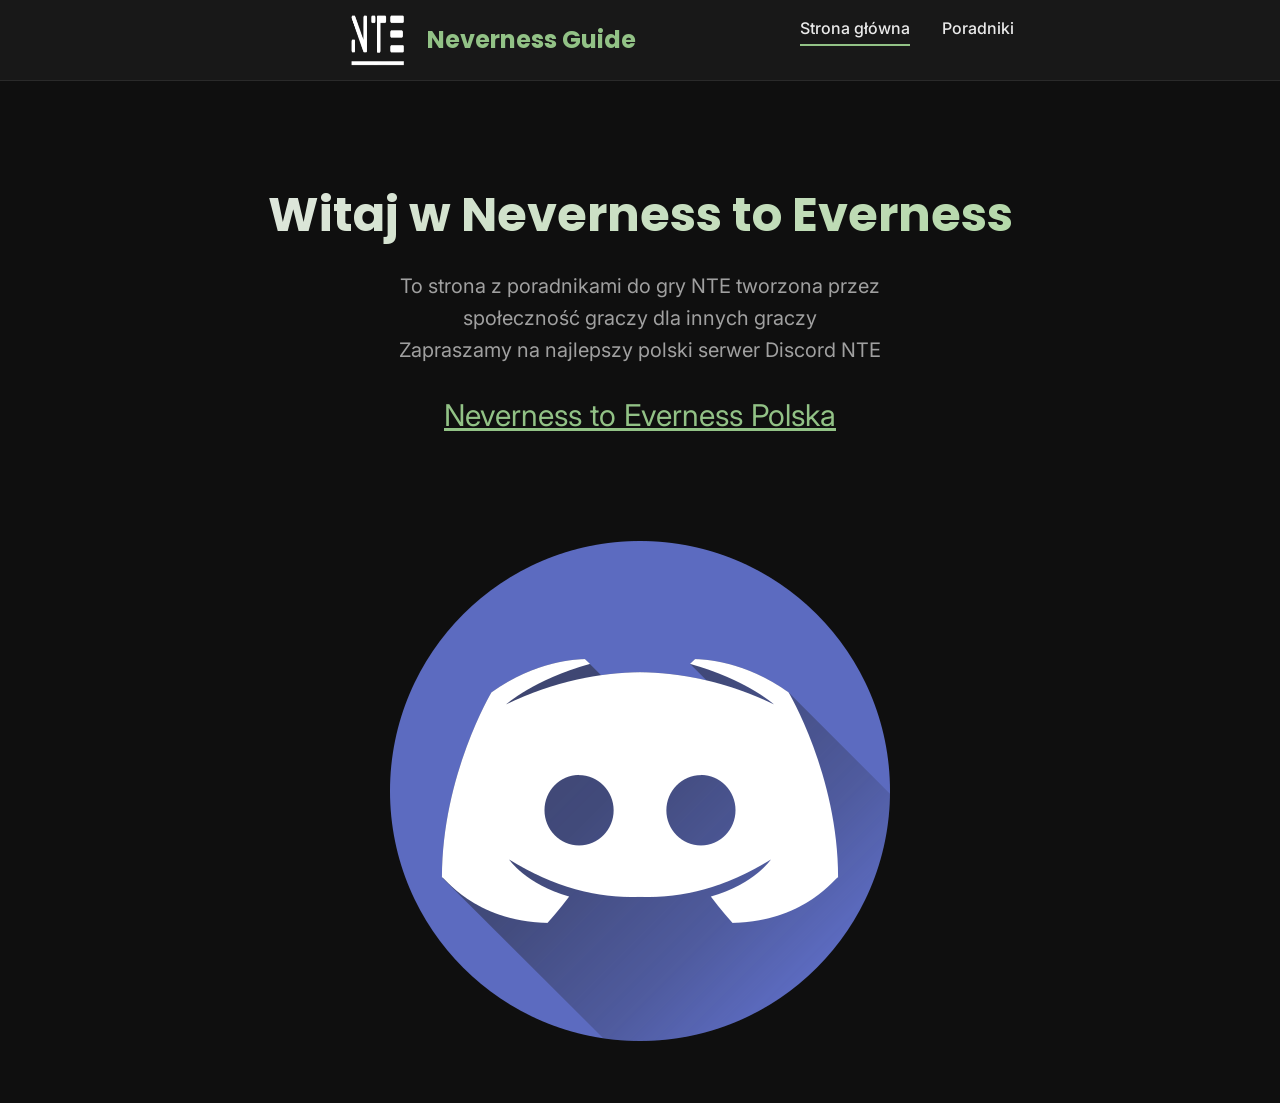
==== commit 109e4cb3: "1" ====
--- a/index.html
+++ b/index.html
@@ -1,101 +1,75 @@
-<!DOCTYPE html>
-<html lang="pl">
-<head>
-    <meta charset="UTF-8">
-    <meta name="viewport" content="width=device-width, initial-scale=1.0">
-    <title>Neverness to Everness - Poradniki</title>
-    <link rel="preconnect" href="https://fonts.googleapis.com">
-    <link rel="preconnect" href="https://fonts.gstatic.com" crossorigin>
-    <link href="https://fonts.googleapis.com/css2?family=Inter:wght@400;500;600;700&family=Poppins:wght@600;700&display=swap" rel="stylesheet">
-    <link rel="stylesheet" href="style.css">
-</head>
-<body>
-
-
-
-
-    <!-- Navbar -->
-    <nav class="navbar">
-        <div class="navbar-container">
-            <a href="index.html" class="logo">
-                ⚡ Neverness Guide
-            </a>
-            <button class="menu-toggle" onclick="toggleMenu()">☰</button>
-            <ul class="nav-links" id="navLinks">
-                <li><a href="index.html" class="active">Strona główna</a></li>
-                <li><a href="poradniki.html">Poradniki</a></li>
-            </ul>
-        </div>
-    </nav>
-
-
-
-
-
-
-
-    <!-- Home Page -->
-    <div id="homePage">
-        <div class="container">
-            <!-- Hero -->
-            <section class="hero">
-                <h1>Witaj w Neverness to Everness</h1>
-                <p>Kompleksowy przewodnik dla początkujących graczy. Znajdź wszystkie potrzebne informacje, poradniki i wskazówki.</p>
-            </section>
-
-            <!-- Popular Guides -->
-            <section>
-                <div class="section-header">
-                    <span class="section-icon">🔥</span>
-                    <h2>Popularne poradniki</h2>
-                </div>
-                <div class="cards-grid">
-
-
-                    <a class="card" href="">
-                       <!-- <div class="card-icon">🕵️</div>
-                        <h3>Pink Paws Heist - Kompletny przewodnik</h3>
-                        <div class="card-meta">
-                            <span>📅 Ostatnio modyfikowano <span class="update-date" data-date="2026-05-04"></span></span>
-                        </div>
-                        <p>Szczegółowa mapa i przedmioty dla jednego napadów w grze. Dowiedz się gdzie znajdują się przejścia i do czego służą karty.</p>-->
-                    </a>
-
-
-                    <a class="card">
-                        <!-- <div class="card-icon">...</div>
-                        <h3>...</h3>
-                        <div class="card-meta">
-                            <span>...</span>
-                        </div>
-                        <p>...</p>
-                        <button class="btn">...</button>-->
-                    </a>
-
-
-                    <a class="card">
-                        <!-- <div class="card-icon">...</div>
-                        <h3>...</h3>
-                        <div class="card-meta">
-                            <span>...</span>
-                        </div>
-                        <p>...</p>-->
-                    </a>
-
-
-                </div>
-            </section>
-        </div>
-    </div>
-
-    
-
-
-
-
-
-
-
-    <script src="script.js"></script>
-</body>
+<!DOCTYPE html>
+<html lang="pl">
+<head>
+    <meta charset="UTF-8">
+    <meta name="viewport" content="width=device-width, initial-scale=1.0">
+    <title>Neverness to Everness - Poradniki</title>
+    <link rel="preconnect" href="https://fonts.googleapis.com">
+    <link rel="preconnect" href="https://fonts.gstatic.com" crossorigin>
+    <link href="https://fonts.googleapis.com/css2?family=Inter:wght@400;500;600;700&family=Poppins:wght@600;700&display=swap" rel="stylesheet">
+    <link rel="stylesheet" href="style.css">
+</head>
+<body>
+
+
+
+
+    <!-- Navbar -->
+    <nav class="navbar">
+        <div></div>
+        <div style="display: flex; justify-content: flex-end; padding-right: 10px;">
+            <img src="img/logonte.png" alt="logo" style="width: 60px; height: 60px; margin: 10px 10px 10px 10px;" >
+        </div>
+        
+        <div style="display: flex; justify-content: flex-start;">
+            <a href="index.html" class="logo">
+                Neverness Guide
+            </a>
+        </div>
+        <div class="navbar-container">
+            <button class="menu-toggle" onclick="toggleMenu()">☰</button>
+            <ul class="nav-links" id="navLinks">
+                <li><a href="index.html" class="active">Strona główna</a></li>
+                <li><a href="poradniki.html">Poradniki</a></li>
+            </ul>
+        </div>
+    </nav>
+
+
+
+
+
+
+
+    <!-- Home Page -->
+    <div id="homePage">
+        <div class="container">
+            <!-- Hero -->
+            <section class="hero">
+                <h1>Witaj w Neverness to Everness</h1>
+                <p>To strona z poradnikami do gry NTE tworzona przez społeczność graczy dla innych graczy</p>
+                <p>Zapraszamy na najlepszy polski serwer Discord NTE</p><br>
+                <a href="https://discord.com/invite/ntepl" target="_blank" class="discord">Neverness to Everness Polska</a>
+            </section>
+            <div style="display: grid; grid-template-columns: 1fr 8fr 1fr;  text-align: center">
+                <div></div>
+                <div><img src="img/discord.png" alt="dc"></div>
+                <div></div>
+            </div>
+            
+            
+            
+        </div>
+    </div>
+
+    
+
+
+
+
+
+
+
+    <script src="script.js"></script>
+</body>
 </html>
--- a/style.css
+++ b/style.css
@@ -1,899 +1,947 @@
-:root {
-    --color-bg: #0f0f0f;
-    --color-surface: #1a1a1a;
-    --color-surface-hover: #252525;
-    --color-border: #2a2a2a;
-    --color-text: #eaeaea;
-    --color-text-muted: #a0a0a0;
-    --color-accent: #92c286;
-    --color-accent-dark: #7ab06a;
-    --color-accent-light: #a8d49a;
-    
-    --space-xs: 4px;
-    --space-sm: 8px;
-    --space-md: 16px;
-    --space-lg: 24px;
-    --space-xl: 32px;
-    --space-2xl: 48px;
-    
-    --font-body: 'Inter', system-ui, sans-serif;
-    --font-heading: 'Poppins', sans-serif;
-    
-    --radius-sm: 8px;
-    --radius-md: 12px;
-    --radius-lg: 16px;
-    
-    --shadow-sm: 0 2px 8px rgba(0, 0, 0, 0.3);
-    --shadow-md: 0 4px 16px rgba(0, 0, 0, 0.4);
-    --shadow-lg: 0 8px 32px rgba(0, 0, 0, 0.5);
-}
-
-* {
-    margin: 0;
-    padding: 0;
-    box-sizing: border-box;
-}
-
-body {
-    font-family: var(--font-body);
-    background: var(--color-bg);
-    color: var(--color-text);
-    line-height: 1.6;
-    margin: 0;
-    overflow-x: hidden;
-}
-
-/* Navbar */
-.navbar {
-    background: var(--color-surface);
-    border-bottom: 1px solid var(--color-border);
-    padding: var(--space-md) 0;
-    position: sticky;
-    top: 0;
-    z-index: 100;
-    backdrop-filter: blur(10px);
-    background: rgba(26, 26, 26, 0.95);
-}
-
-.navbar-container {
-    max-width: 1200px;
-    margin: 0 auto;
-    padding: 0 var(--space-lg);
-    display: flex;
-    justify-content: space-between;
-    align-items: center;
-}
-
-.logo {
-    font-family: var(--font-heading);
-    font-size: 1.5rem;
-    font-weight: 700;
-    color: var(--color-accent);
-    text-decoration: none;
-    display: flex;
-    align-items: center;
-    gap: var(--space-sm);
-}
-
-.nav-links {
-    display: flex;
-    gap: var(--space-xl);
-    list-style: none;
-}
-
-.nav-links a {
-    color: var(--color-text);
-    text-decoration: none;
-    font-weight: 500;
-    transition: color 0.2s;
-    position: relative;
-}
-
-.nav-links a:hover {
-    color: var(--color-accent);
-}
-
-.nav-links a.active::after {
-    content: '';
-    position: absolute;
-    bottom: -8px;
-    left: 0;
-    right: 0;
-    height: 2px;
-    background: var(--color-accent);
-}
-
-/* Container */
-.container {
-    max-width: 1200px;
-    margin: 0 auto;
-    padding: var(--space-2xl) var(--space-lg);
-    
-}
-.container2 {
-    max-width: 1200px;
-    margin: 0 auto;
-    padding-top: 20px;
-    text-align: center;
-}
-
-.container2 span {
-    display: block;
-    margin: 0 auto;
-    text-align: center;
-}
-
-/* Hero Section */
-.hero {
-    text-align: center;
-    padding: var(--space-2xl) 0;
-    margin-bottom: var(--space-2xl);
-}
-
-.hero h1 {
-    font-family: var(--font-heading);
-    font-size: 3rem;
-    margin-bottom: var(--space-md);
-    background: linear-gradient(135deg, var(--color-text) 0%, var(--color-accent-light) 100%);
-    -webkit-background-clip: text;
-    -webkit-text-fill-color: transparent;
-    background-clip: text;
-}
-
-.hero p {
-    font-size: 1.25rem;
-    color: var(--color-text-muted);
-    max-width: 600px;
-    margin: 0 auto;
-}
-
-/* Search Bar */
-.search-container {
-    max-width: 600px;
-    margin: var(--space-xl) auto var(--space-2xl);
-}
-
-.search-bar {
-    width: 100%;
-    padding: var(--space-md) var(--space-lg);
-    background: var(--color-surface);
-    border: 2px solid var(--color-border);
-    border-radius: var(--radius-md);
-    color: var(--color-text);
-    font-size: 1rem;
-    font-family: var(--font-body);
-    transition: all 0.2s;
-}
-
-.search-bar:focus {
-    outline: none;
-    border-color: var(--color-accent);
-    box-shadow: 0 0 0 3px rgba(146, 194, 134, 0.1);
-}
-
-/* Section Header */
-.section-header {
-    display: flex;
-    align-items: center;
-    gap: var(--space-md);
-    margin-bottom: var(--space-xl);
-}
-
-.section-header h2 {
-    font-family: var(--font-heading);
-    font-size: 2rem;
-    color: var(--color-text);
-}
-
-.section-icon {
-    font-size: 2rem;
-}
-
-/* Cards Grid */
-.cards-grid {
-    display: grid;
-    grid-template-columns: repeat(auto-fill, minmax(320px, 1fr));
-    gap: var(--space-lg);
-    margin-bottom: var(--space-2xl);
-}
-
-.card {
-    display: block;
-    text-decoration: none;
-    color: inherit;
-    background: var(--color-surface);
-    border: 1px solid var(--color-border);
-    border-radius: var(--radius-md);
-    padding: var(--space-lg);
-    transition: all 0.2s;
-    cursor: pointer;
-    height: 500px;
-    
-}
-
-.card:hover {
-    background: var(--color-surface-hover);
-    border-color: var(--color-accent);
-    transform: translateY(-4px);
-    box-shadow: var(--shadow-md);
-}
-
-.card-icon {
-    grid-template-columns: 1fr 8fr 1fr;
-    display: grid;
-   
-}
-
-.card-wkrotce {
-    height: 100%;
-    grid-template-rows: 1fr 1fr 1fr;
-    display: grid;
-    align-items: center;
-  
-}
-
-.card h3 {
-    font-family: var(--font-heading);
-    font-size: 1.25rem;
-    margin-bottom: var(--space-sm);
-    color: var(--color-text);
-}
-
-.card p {
-    color: var(--color-text-muted);
-    margin-bottom: var(--space-md);
-    font-size: 0.95rem;
-}
-
-.card-meta {
-    display: flex;
-    gap: var(--space-md);
-    font-size: 0.85rem;
-    color: var(--color-text-muted);
-    margin-bottom: var(--space-md);
-}
-
-.btn {
-    display: inline-block;
-    padding: var(--space-sm) var(--space-lg);
-    background: var(--color-accent);
-    color: var(--color-bg);
-    text-decoration: none;
-    border-radius: var(--radius-sm);
-    font-weight: 600;
-    transition: all 0.2s;
-    border: none;
-    cursor: pointer;
-    font-family: var(--font-body);
-}
-
-.btn:hover {
-    background: var(--color-accent-dark);
-    transform: translateY(-2px);
-    box-shadow: var(--shadow-sm);
-}
-
-.btn-outline {
-    background: transparent;
-    border: 2px solid var(--color-accent);
-    color: var(--color-accent);
-}
-
-.btn-outline:hover {
-    background: var(--color-accent);
-    color: var(--color-bg);
-}
-
-/* Categories Grid */
-.categories-grid {
-    display: grid;
-    grid-template-columns: repeat(auto-fit, minmax(250px, 1fr));
-    gap: var(--space-md);
-    margin-bottom: var(--space-2xl);
-}
-
-.category-card {
-    background: var(--color-surface);
-    border: 1px solid var(--color-border);
-    border-radius: var(--radius-md);
-    padding: var(--space-lg);
-    text-align: center;
-    transition: all 0.2s;
-    cursor: pointer;
-    text-decoration: none;
-    color: inherit;
-    display: block;
-}
-
-.category-card:hover {
-    background: var(--color-surface-hover);
-    border-color: var(--color-accent);
-    transform: translateY(-4px);
-}
-
-.category-icon {
-    font-size: 3rem;
-    margin-bottom: var(--space-md);
-}
-
-.category-card h3 {
-    font-family: var(--font-heading);
-    font-size: 1.1rem;
-    color: var(--color-text);
-    margin-bottom: var(--space-xs);
-}
-
-.category-count {
-    font-size: 0.9rem;
-    color: var(--color-text-muted);
-}
-
-/* Article Page */
-.article-container {
-    max-width: 2000px;
-    margin: 0 auto;
-}
-
-.article-header {
-    margin-bottom: var(--space-2xl);
-}
-
-.article-header h1 {
-    font-family: var(--font-heading);
-    font-size: 2.5rem;
-    margin-bottom: var(--space-md);
-}
-
-.article-meta {
-    display: flex;
-    gap: var(--space-lg);
-    color: var(--color-text-muted);
-    font-size: 0.95rem;
-}
-
-.toc {
-    background: var(--color-surface);
-    border: 1px solid var(--color-border);
-    border-radius: var(--radius-md);
-    padding: var(--space-lg);
-    margin-bottom: var(--space-2xl);
-}
-
-.toc h3 {
-    font-family: var(--font-heading);
-    margin-bottom: var(--space-md);
-    color: var(--color-accent);
-}
-
-.toc ul {
-    list-style: none;
-}
-
-.toc li {
-    margin-bottom: var(--space-sm);
-}
-
-.toc a {
-    color: var(--color-text);
-    text-decoration: none;
-    transition: color 0.2s;
-}
-
-.toc a:hover {
-    color: var(--color-accent);
-}
-
-.article-content {
-    line-height: 1.8;
-}
-
-.article-content h2 {
-    font-family: var(--font-heading);
-    font-size: 1.75rem;
-    margin-top: var(--space-2xl);
-    margin-bottom: var(--space-md);
-    color: var(--color-accent-light);
-}
-
-.article-content p {
-    margin-bottom: var(--space-md);
-}
-
-.article-content ul, .article-content ol {
-    margin-bottom: var(--space-md);
-    padding-left: var(--space-xl);
-}
-
-.article-content li {
-    margin-bottom: var(--space-sm);
-}
-
-/* Interactive Map Section */
-.map-section {
-    background: var(--color-surface);
-    border: 1px solid var(--color-border);
-    border-radius: var(--radius-md);
-    padding: var(--space-xl);
-    margin: var(--space-2xl) auto; /* klucz */
-    width: 100%;
-    max-width: 1200px; /* opcjonalnie */
-    box-sizing: border-box;
-    position: relative;
-    overflow: hidden;
-}        
-.map-section h2 {
-    font-family: var(--font-heading);
-    font-size: 1.75rem;
-    margin-bottom: var(--space-lg);
-    color: var(--color-accent-light);
-}
-
-.map-container {
-    display: grid;
-    grid-template-rows: auto auto auto 1fr;
-    gap: 40px;
-}
-
-.tytul {
-    text-align: center;
-}
-
-.pietra {
-    text-align: center;
-    display: grid;
-    grid-template-columns: repeat(4, 1fr);
-    gap: 10px;
-    width: 100%;
-}
-
-.goradol {
-    text-align: center;
-    display: grid;
-    grid-template-columns: 1fr 1fr 1fr;
-    gap: 10px;
-    width: 100%;
-}
-@media (max-width: 768px) {
-    .pietra {
-        grid-template-columns: 1fr 1fr;
-    }
-
-    .goradol {
-        grid-template-columns: 1fr;
-    }
-}
-
-.map-image {
-    width: 100%;
-    height: auto;
-    display: block;
-}
-
-.map-marker {
-    position: absolute;
-    width: 15px;
-    height: 15px;
-    border-radius: 50%;
-    background: var(--color-accent);
-    transform: translate(-50%, -50%) scale(1);
-    cursor: pointer;
-    opacity: 0; /* ukrywane tylko przez JS display */
-    transition: transform 0.2s ease, opacity 0.2s ease;
-
-    
-}
-
-.map-marker.active {
-    opacity: 1;
-    transform: translate(-50%, -50%) scale(1.4);
-    z-index: 10;
-}
-
-/* PULS */
-.map-marker.active::after {
-    content: "";
-    position: absolute;
-    inset: -6px;
-    border-radius: 50%;
-
-}
-
-/* ripple */
-@keyframes ripple {
-    0% {
-        transform: scale(0.8);
-        opacity: 0.6;
-    }
-    100% {
-        transform: scale(2.2);
-        opacity: 0;
-    }
-}
-
-.map-marker.pulse::after {
-    content: "";
-    position: absolute;
-    inset: -6px;
-    border-radius: 50%;
-    background: rgba(146,194,134,0.15);
-    animation: ripple 1.6s infinite;
-}
-
-.map-marker-label {
-    position: absolute;
-    top: 50%;
-    left: 50%;
-    transform: translate(-50%, -50%);
-    font-size: 10px;
-    font-weight: 700;
-    color: #0f0f0f;
-    pointer-events: none;
-}
-
-.napadtyt {
-        font-size: 50px;
-        font-weight: bold;
-}
-
-@media (max-width: 768px) {
-    .napadtyt {
-        font-size: 25px;
-    }
-}
-
-.mapa-box {
-    display: grid;
-    grid-template-columns: 6.5fr 3.5fr;
-    width: 100%;
-    gap: 20px;
-    overflow: hidden;
-}
-@media (max-width: 768px) {
-    .mapa-box {
-        grid-template-columns: 1fr;
-    }
-}
-
-.mapa {
-    position: relative;
-    width: 100%;
-    aspect-ratio: 1 / 1;
-    background: #2b2c30;
-    overflow: hidden;
-    border-radius: 10px;
-    cursor: grab;
-    touch-action: none;
-    user-select: none;
-    -webkit-user-select: none;
-}
-
-.mapa:active {
-    cursor: grabbing;
-}
-
-.img1, .img2 {
-    position: absolute;
-    inset: 0;
-    width: 100%;
-    height: 100%;
-    object-fit: contain;
-    pointer-events: none;
-    user-select: none;
-    -webkit-user-drag: none;
-    transition: opacity 0.25s ease;
-}
-
-.img-1g, .img-1d,
-.img-2g, .img-2d,
-.img-3g, .img-3d,
-.img-4 {
-    position: absolute;
-    inset: 0;
-    width: 100%;
-    height: 100%;
-    object-fit: contain;
-    pointer-events: none;
-    user-select: none;
-    transition: opacity 0.25s ease;
-}
-.legend {
-    width: 100%;
-    max-width: 100%;
-    box-sizing: border-box;
-}
-        
-.legend h3 {
-    font-family: var(--font-heading);
-    font-size: 1.25rem;
-    margin-bottom: var(--space-md);
-    color: var(--color-accent);
-}
-.pietra-item {
-    padding: var(--space-md);
-    margin-bottom: var(--space-sm);
-    background: var(--color-surface);
-    border: 2px solid var(--color-border);
-    border-radius: var(--radius-sm);
-    cursor: pointer;
-    transition: all 0.2s;
-}
-
-.pietra-item:hover {
-    background: var(--color-surface-hover);
-    border-color: var(--color-accent);
-}
-
-.pietra-item.active {
-    background: var(--color-surface-hover);
-    border-color: var(--color-accent);
-    box-shadow: 0 0 0 3px rgba(146, 194, 134, 0.1);
-}
-
-
-
-
-.goradol-item {
-    padding: var(--space-md);
-    margin-bottom: var(--space-sm);
-    background: var(--color-surface);
-    border: 2px solid var(--color-border);
-    border-radius: var(--radius-sm);
-    cursor: pointer;
-    transition: all 0.2s;
-}
-
-.goradol-item:hover {
-    background: var(--color-surface-hover);
-    border-color: var(--color-accent);
-}
-
-.goradol-item.active {
-    background: var(--color-surface-hover);
-    border-color: var(--color-accent);
-    box-shadow: 0 0 0 3px rgba(146, 194, 134, 0.1);
-}
-
-
-
-
-.legend-item {
-    padding: var(--space-md);
-    margin-bottom: var(--space-sm);
-    background: var(--color-surface);
-    border: 2px solid var(--color-border);
-    border-radius: var(--radius-sm);
-    cursor: pointer;
-    transition: all 0.2s;
-}
-
-.legend-item:hover {
-    background: var(--color-surface-hover);
-    border-color: var(--color-accent);
-}
-
-.legend-item.active {
-    background: var(--color-surface-hover);
-    border-color: var(--color-accent);
-    box-shadow: 0 0 0 3px rgba(146, 194, 134, 0.1);
-}
-
-.legend-item-header {
-    display: flex;
-    align-items: center;
-    gap: var(--space-md);
-    margin-bottom: var(--space-xs);
-}
-
-.legend-number {
-    width: 28px;
-    height: 28px;
-    background: var(--color-accent);
-    color: var(--color-bg);
-    border-radius: 50%;
-    display: flex;
-    align-items: center;
-    justify-content: center;
-    font-weight: 700;
-    font-size: 0.9rem;
-    flex-shrink: 0;
-}
-
-.legend-item.active .legend-number {
-    background: var(--color-accent-dark);
-    box-shadow: 0 0 12px rgba(146, 194, 134, 0.5);
-}
-
-.legend-title {
-    font-weight: 600;
-    color: var(--color-text);
-}
-
-.legend-description {
-    font-size: 0.9rem;
-    color: var(--color-text-muted);
-    margin-left: 40px;
-}
-
-/* Mobile Menu Toggle */
-.menu-toggle {
-    display: none;
-    background: none;
-    border: none;
-    color: var(--color-text);
-    font-size: 1.5rem;
-    cursor: pointer;
-}
-
-/* Responsive */
-@media (max-width: 768px) {
-    .hero h1 {
-        font-size: 2rem;
-    }
-    
-    .hero p {
-        font-size: 1rem;
-    }
-    
-    .nav-links {
-        display: none;
-        position: absolute;
-        top: 100%;
-        left: 0;
-        right: 0;
-        background: var(--color-surface);
-        flex-direction: column;
-        padding: var(--space-lg);
-        border-top: 1px solid var(--color-border);
-    }
-    
-    .nav-links.active {
-        display: flex;
-    }
-    
-    .menu-toggle {
-        display: block;
-    }
-    
-    .cards-grid {
-        grid-template-columns: 1fr;
-    }
-    
-    .categories-grid {
-        grid-template-columns: repeat(auto-fit, minmax(150px, 1fr));
-    }        
-
-}
-
-/* Page Transitions */
-.page {
-    display: none;
-}
-
-.page.active {
-    display: block;
-    animation: fadeIn 0.3s;
-}
-
-@keyframes fadeIn {
-    from {
-        opacity: 0;
-        transform: translateY(10px);
-    }
-    to {
-        opacity: 1;
-        transform: translateY(0);
-    }
-}
-
-.heistGuidePage {
-    display: grid;
-    grid-template-columns: 1fr 1fr;
-    margin-left: 10%;
-    margin-right: 10%;
-}
-
-.fullscreen {
-    position: fixed;
-    inset: 0;
-    display: none;
-    justify-content: center;
-    align-items: center;
-    background: rgba(0, 0, 0, 0.3); /* 🔥 lekkie przyciemnienie */
-    backdrop-filter: blur(3px);     /* 🔥 opcjonalny blur (bardzo ładny efekt) */
-    z-index: 9999;
-    opacity: 0;
-    transition: opacity 0.2s ease;
-}
-
-.fullscreen.show {
-    opacity: 1;
-}
-
-
-.fullscreen-content {
-    position: relative;
-    width: min(100vw, 100vh);
-    height: min(100vw, 100vh);
-    aspect-ratio: 1 / 1;
-
-    background: #2b2c30;
-    border-radius: 12px;
-
-    display: flex;
-    justify-content: center;
-    align-items: center;
-
-    overflow: hidden;
-}
-
-.fs-img {
-    position: absolute;
-    inset: 0;
-    width: 100%;
-    height: 100%;
-    object-fit: contain;
-    transition: opacity 0.3s ease;
-}
-
-.fullscreen-btn {
-    position: absolute;
-    top: 10px;
-    right: 10px;
-    width: 40px;
-    height: 40px;
-    background: rgba(0,0,0,0.5);
-    color: white;
-    display: flex;
-    justify-content: center;
-    align-items: center;
-    border-radius: 8px;
-    cursor: pointer;
-    font-size: 18px;
-    z-index: 20;
-    transition: 0.2s;
-}
-
-.fullscreen-btn:hover {
-    background: rgba(0,0,0,0.7);
-    transform: scale(1.05);
-}
-
-.zoom-controls {
-    position: absolute;
-    bottom: 10px;
-    right: 10px;
-    display: flex;
-    flex-direction: column;
-    gap: 8px;
-    z-index: 20;
-}
-
-.zoom-controls div {
-    width: 38px;
-    height: 38px;
-    background: rgba(0,0,0,0.5);
-    color: white;
-    display: flex;
-    align-items: center;
-    justify-content: center;
-    border-radius: 8px;
-    cursor: pointer;
-    font-size: 20px;
-    user-select: none;
-    transition: 0.2s;
-}
-
-.zoom-controls div:hover {
-    background: rgba(0,0,0,0.7);
-    transform: scale(1.05);
-}
-
-.map-layer {
-    position: absolute;
-    inset: 0;
-    transform-origin: center;
-}
-
-.margin0 p {
-    margin: 0px 0px 0px 0px;
-}+:root {
+    --color-bg: #0f0f0f;
+    --color-surface: #1a1a1a;
+    --color-surface-hover: #252525;
+    --color-border: #2a2a2a;
+    --color-text: #eaeaea;
+    --color-text-muted: #a0a0a0;
+    --color-accent: #92c286;
+    --color-accent-dark: #7ab06a;
+    --color-accent-light: #a8d49a;
+    
+    --space-xs: 4px;
+    --space-sm: 8px;
+    --space-md: 16px;
+    --space-lg: 24px;
+    --space-xl: 32px;
+    --space-2xl: 48px;
+    
+    --font-body: 'Inter', system-ui, sans-serif;
+    --font-heading: 'Poppins', sans-serif;
+    
+    --radius-sm: 8px;
+    --radius-md: 12px;
+    --radius-lg: 16px;
+    
+    --shadow-sm: 0 2px 8px rgba(0, 0, 0, 0.3);
+    --shadow-md: 0 4px 16px rgba(0, 0, 0, 0.4);
+    --shadow-lg: 0 8px 32px rgba(0, 0, 0, 0.5);
+}
+
+* {
+    margin: 0;
+    padding: 0;
+    box-sizing: border-box;
+}
+
+body {
+    font-family: var(--font-body);
+    background: var(--color-bg);
+    color: var(--color-text);
+    line-height: 1.6;
+    margin: 0;
+    overflow-x: hidden;
+}
+
+/* Navbar */
+.navbar {
+    background: var(--color-surface);
+    border-bottom: 1px solid var(--color-border);
+    padding: 0;
+    position: sticky;
+    top: 0;
+    z-index: 100;
+    backdrop-filter: blur(10px);
+    background: rgba(26, 26, 26, 0.95);
+    display: grid;
+    grid-template-columns: 1fr 3fr 3fr 3fr 2fr;
+}
+
+.navbar-container {
+    max-width: 1200px;
+    margin: 0 auto;
+    padding: var(--space-md) 0;
+    display: flex;
+    justify-content: flex-start;
+    text-align: left;
+
+}
+
+.logo {
+    font-family: var(--font-heading);
+    font-size: 1.5rem;
+    font-weight: 700;
+    color: var(--color-accent);
+    text-decoration: none;
+    display: flex;
+    align-items: center;
+    gap: var(--space-sm);
+}
+
+.nav-links {
+    display: flex;
+    gap: var(--space-xl);
+    list-style: none;
+}
+
+.nav-links a {
+    color: var(--color-text);
+    text-decoration: none;
+    font-weight: 500;
+    transition: color 0.2s;
+    position: relative;
+}
+
+.nav-links a:hover {
+    color: var(--color-accent);
+}
+
+.nav-links a.active::after {
+    content: '';
+    position: absolute;
+    bottom: -8px;
+    left: 0;
+    right: 0;
+    height: 2px;
+    background: var(--color-accent);
+}
+
+/* Container */
+.container {
+    max-width: 1200px;
+    margin: 0 auto;
+    padding: var(--space-2xl) var(--space-lg);
+    
+}
+.container2 {
+    max-width: 1200px;
+    margin: 0 auto;
+    padding-top: 20px;
+    text-align: center;
+}
+
+.container2 span {
+    display: block;
+    margin: 0 auto;
+    text-align: center;
+}
+
+/* Hero Section */
+.hero {
+    text-align: center;
+    padding: var(--space-2xl) 0;
+    margin-bottom: var(--space-2xl);
+}
+
+.hero h1 {
+    font-family: var(--font-heading);
+    font-size: 3rem;
+    margin-bottom: var(--space-md);
+    background: linear-gradient(135deg, var(--color-text) 0%, var(--color-accent-light) 100%);
+    -webkit-background-clip: text;
+    -webkit-text-fill-color: transparent;
+    background-clip: text;
+}
+
+.hero p {
+    font-size: 1.25rem;
+    color: var(--color-text-muted);
+    max-width: 600px;
+    margin: 0 auto;
+}
+
+/* Search Bar */
+.search-container {
+    max-width: 600px;
+    margin: var(--space-xl) auto var(--space-2xl);
+}
+
+.search-bar {
+    width: 100%;
+    padding: var(--space-md) var(--space-lg);
+    background: var(--color-surface);
+    border: 2px solid var(--color-border);
+    border-radius: var(--radius-md);
+    color: var(--color-text);
+    font-size: 1rem;
+    font-family: var(--font-body);
+    transition: all 0.2s;
+}
+
+.search-bar:focus {
+    outline: none;
+    border-color: var(--color-accent);
+    box-shadow: 0 0 0 3px rgba(146, 194, 134, 0.1);
+}
+
+/* Section Header */
+.section-header {
+    display: flex;
+    align-items: center;
+    gap: var(--space-md);
+    margin-bottom: var(--space-xl);
+}
+
+.section-header h2 {
+    font-family: var(--font-heading);
+    font-size: 2rem;
+    color: var(--color-text);
+}
+
+.section-icon {
+    font-size: 2rem;
+}
+
+/* Cards Grid */
+.cards-grid {
+    display: grid;
+    grid-template-columns: repeat(auto-fill, minmax(320px, 1fr));
+    gap: var(--space-lg);
+    margin-bottom: var(--space-2xl);
+}
+
+.card {
+    display: block;
+    text-decoration: none;
+    color: inherit;
+    background: var(--color-surface);
+    border: 1px solid var(--color-border);
+    border-radius: var(--radius-md);
+    padding: var(--space-lg);
+    transition: all 0.2s;
+    cursor: pointer;
+    height: 500px;
+    
+}
+
+.card:hover {
+    background: var(--color-surface-hover);
+    border-color: var(--color-accent);
+    transform: translateY(-4px);
+    box-shadow: var(--shadow-md);
+}
+
+.card-icon {
+    grid-template-columns: 1fr 8fr 1fr;
+    display: grid;
+   
+}
+
+.card-wkrotce {
+    height: 100%;
+    grid-template-rows: 1fr 1fr 1fr;
+    display: grid;
+    align-items: center;
+  
+}
+
+.card h3 {
+    font-family: var(--font-heading);
+    font-size: 1.25rem;
+    margin-bottom: var(--space-sm);
+    color: var(--color-text);
+}
+
+.card p {
+    color: var(--color-text-muted);
+    margin-bottom: var(--space-md);
+    font-size: 0.95rem;
+}
+
+.card-meta {
+    display: flex;
+    gap: var(--space-md);
+    font-size: 0.85rem;
+    color: var(--color-text-muted);
+    margin-bottom: var(--space-md);
+}
+
+.btn {
+    display: inline-block;
+    padding: var(--space-sm) var(--space-lg);
+    background: var(--color-accent);
+    color: var(--color-bg);
+    text-decoration: none;
+    border-radius: var(--radius-sm);
+    font-weight: 600;
+    transition: all 0.2s;
+    border: none;
+    cursor: pointer;
+    font-family: var(--font-body);
+}
+
+.btn:hover {
+    background: var(--color-accent-dark);
+    transform: translateY(-2px);
+    box-shadow: var(--shadow-sm);
+}
+
+.btn-outline {
+    background: transparent;
+    border: 2px solid var(--color-accent);
+    color: var(--color-accent);
+}
+
+.btn-outline:hover {
+    background: var(--color-accent);
+    color: var(--color-bg);
+}
+
+/* Categories Grid */
+.categories-grid {
+    display: grid;
+    grid-template-columns: repeat(auto-fit, minmax(250px, 1fr));
+    gap: var(--space-md);
+    margin-bottom: var(--space-2xl);
+}
+
+.categories-grid-timery {
+    display: grid;
+    grid-template-rows: 1fr 1fr 1fr;
+    gap: var(--space-md);
+
+}
+
+.category-card {
+    background: var(--color-surface);
+    border: 1px solid var(--color-border);
+    border-radius: var(--radius-md);
+    padding: var(--space-lg);
+    text-align: center;
+    transition: all 0.2s;
+    cursor: pointer;
+    text-decoration: none;
+    color: inherit;
+    display: block;
+}
+
+.category-card-timery {
+    background: var(--color-surface);
+    border: 1px solid var(--color-border);
+    border-radius: var(--radius-md);
+    padding: var(--space-lg);
+    text-align: center;
+    transition: all 0.2s;
+    cursor: pointer;
+    text-decoration: none;
+    color: inherit;
+    display: grid;
+    grid-template-columns: 1fr 3fr;
+}
+
+.category-card:hover {
+    background: var(--color-surface-hover);
+    border-color: var(--color-accent);
+    transform: translateY(-4px);
+}
+
+.category-icon {
+    font-size: 3rem;
+    margin-bottom: var(--space-md);
+}
+
+.category-icon-timery {
+    font-size: 8rem;
+    display: grid;
+    grid-template-rows: 1fr 8fr 1fr;
+}
+
+.category-card h3 {
+    font-family: var(--font-heading);
+    font-size: 1.1rem;
+    color: var(--color-text);
+    margin-bottom: var(--space-xs);
+}
+
+.category-count {
+    font-size: 0.9rem;
+    color: var(--color-text-muted);
+}
+
+/* Article Page */
+.article-container {
+    max-width: 2000px;
+    margin: 0 auto;
+}
+
+.article-header {
+    margin-bottom: var(--space-2xl);
+}
+
+.article-header h1 {
+    font-family: var(--font-heading);
+    font-size: 2.5rem;
+    margin-bottom: var(--space-md);
+}
+
+.article-meta {
+    display: flex;
+    gap: var(--space-lg);
+    color: var(--color-text-muted);
+    font-size: 0.95rem;
+}
+
+.toc {
+    background: var(--color-surface);
+    border: 1px solid var(--color-border);
+    border-radius: var(--radius-md);
+    padding: var(--space-lg);
+    margin-bottom: var(--space-2xl);
+}
+
+.toc h3 {
+    font-family: var(--font-heading);
+    margin-bottom: var(--space-md);
+    color: var(--color-accent);
+}
+
+.toc ul {
+    list-style: none;
+}
+
+.toc li {
+    margin-bottom: var(--space-sm);
+}
+
+.toc a {
+    color: var(--color-text);
+    text-decoration: none;
+    transition: color 0.2s;
+}
+
+.toc a:hover {
+    color: var(--color-accent);
+}
+
+.article-content {
+    line-height: 1.8;
+}
+
+.article-content h2 {
+    font-family: var(--font-heading);
+    font-size: 1.75rem;
+    margin-top: var(--space-2xl);
+    margin-bottom: var(--space-md);
+    color: var(--color-accent-light);
+}
+
+.article-content p {
+    margin-bottom: var(--space-md);
+}
+
+.article-content ul, .article-content ol {
+    margin-bottom: var(--space-md);
+    padding-left: var(--space-xl);
+}
+
+.article-content li {
+    margin-bottom: var(--space-sm);
+}
+
+/* Interactive Map Section */
+.map-section {
+    background: var(--color-surface);
+    border: 1px solid var(--color-border);
+    border-radius: var(--radius-md);
+    padding: var(--space-xl);
+    margin: var(--space-2xl) auto; /* klucz */
+    width: 100%;
+    max-width: 1200px; /* opcjonalnie */
+    box-sizing: border-box;
+    position: relative;
+    overflow: hidden;
+}        
+.map-section h2 {
+    font-family: var(--font-heading);
+    font-size: 1.75rem;
+    margin-bottom: var(--space-lg);
+    color: var(--color-accent-light);
+}
+
+.map-container {
+    display: grid;
+    grid-template-rows: auto auto auto 1fr;
+    gap: 40px;
+}
+
+.tytul {
+    text-align: center;
+}
+
+.pietra {
+    text-align: center;
+    display: grid;
+    grid-template-columns: repeat(4, 1fr);
+    gap: 10px;
+    width: 100%;
+}
+
+.goradol {
+    text-align: center;
+    display: grid;
+    grid-template-columns: 1fr 1fr 1fr;
+    gap: 10px;
+    width: 100%;
+}
+@media (max-width: 768px) {
+    .pietra {
+        grid-template-columns: 1fr 1fr;
+    }
+
+    .goradol {
+        grid-template-columns: 1fr;
+    }
+}
+
+.map-image {
+    width: 100%;
+    height: auto;
+    display: block;
+}
+
+.map-marker {
+    position: absolute;
+    width: 15px;
+    height: 15px;
+    border-radius: 50%;
+    background: var(--color-accent);
+    transform: translate(-50%, -50%) scale(1);
+    cursor: pointer;
+    opacity: 0; /* ukrywane tylko przez JS display */
+    transition: transform 0.2s ease, opacity 0.2s ease;
+
+    
+}
+
+.map-marker.active {
+    opacity: 1;
+    transform: translate(-50%, -50%) scale(1.4);
+    z-index: 10;
+}
+
+/* PULS */
+.map-marker.active::after {
+    content: "";
+    position: absolute;
+    inset: -6px;
+    border-radius: 50%;
+
+}
+
+/* ripple */
+@keyframes ripple {
+    0% {
+        transform: scale(0.8);
+        opacity: 0.6;
+    }
+    100% {
+        transform: scale(2.2);
+        opacity: 0;
+    }
+}
+
+.map-marker.pulse::after {
+    content: "";
+    position: absolute;
+    inset: -6px;
+    border-radius: 50%;
+    background: rgba(146,194,134,0.15);
+    animation: ripple 1.6s infinite;
+}
+
+.map-marker-label {
+    position: absolute;
+    top: 50%;
+    left: 50%;
+    transform: translate(-50%, -50%);
+    font-size: 10px;
+    font-weight: 700;
+    color: #0f0f0f;
+    pointer-events: none;
+}
+
+.napadtyt {
+        font-size: 50px;
+        font-weight: bold;
+}
+
+@media (max-width: 768px) {
+    .napadtyt {
+        font-size: 25px;
+    }
+}
+
+.mapa-box {
+    display: grid;
+    grid-template-columns: 6.5fr 3.5fr;
+    width: 100%;
+    gap: 20px;
+    overflow: hidden;
+}
+@media (max-width: 768px) {
+    .mapa-box {
+        grid-template-columns: 1fr;
+    }
+}
+
+.mapa {
+    position: relative;
+    width: 100%;
+    aspect-ratio: 1 / 1;
+    background: #2b2c30;
+    overflow: hidden;
+    border-radius: 10px;
+    cursor: grab;
+    touch-action: none;
+    user-select: none;
+    -webkit-user-select: none;
+}
+
+.mapa:active {
+    cursor: grabbing;
+}
+
+.img1, .img2 {
+    position: absolute;
+    inset: 0;
+    width: 100%;
+    height: 100%;
+    object-fit: contain;
+    pointer-events: none;
+    user-select: none;
+    -webkit-user-drag: none;
+    transition: opacity 0.25s ease;
+}
+
+.img-1g, .img-1d,
+.img-2g, .img-2d,
+.img-3g, .img-3d,
+.img-4 {
+    position: absolute;
+    inset: 0;
+    width: 100%;
+    height: 100%;
+    object-fit: contain;
+    pointer-events: none;
+    user-select: none;
+    transition: opacity 0.25s ease;
+}
+.legend {
+    width: 100%;
+    max-width: 100%;
+    box-sizing: border-box;
+}
+        
+.legend h3 {
+    font-family: var(--font-heading);
+    font-size: 1.25rem;
+    margin-bottom: var(--space-md);
+    color: var(--color-accent);
+}
+.pietra-item {
+    padding: var(--space-md);
+    margin-bottom: var(--space-sm);
+    background: var(--color-surface);
+    border: 2px solid var(--color-border);
+    border-radius: var(--radius-sm);
+    cursor: pointer;
+    transition: all 0.2s;
+}
+
+.pietra-item:hover {
+    background: var(--color-surface-hover);
+    border-color: var(--color-accent);
+}
+
+.pietra-item.active {
+    background: var(--color-surface-hover);
+    border-color: var(--color-accent);
+    box-shadow: 0 0 0 3px rgba(146, 194, 134, 0.1);
+}
+
+
+
+
+.goradol-item {
+    padding: var(--space-md);
+    margin-bottom: var(--space-sm);
+    background: var(--color-surface);
+    border: 2px solid var(--color-border);
+    border-radius: var(--radius-sm);
+    cursor: pointer;
+    transition: all 0.2s;
+}
+
+.goradol-item:hover {
+    background: var(--color-surface-hover);
+    border-color: var(--color-accent);
+}
+
+.goradol-item.active {
+    background: var(--color-surface-hover);
+    border-color: var(--color-accent);
+    box-shadow: 0 0 0 3px rgba(146, 194, 134, 0.1);
+}
+
+
+
+
+.legend-item {
+    padding: var(--space-md);
+    margin-bottom: var(--space-sm);
+    background: var(--color-surface);
+    border: 2px solid var(--color-border);
+    border-radius: var(--radius-sm);
+    cursor: pointer;
+    transition: all 0.2s;
+}
+
+.legend-item:hover {
+    background: var(--color-surface-hover);
+    border-color: var(--color-accent);
+}
+
+.legend-item.active {
+    background: var(--color-surface-hover);
+    border-color: var(--color-accent);
+    box-shadow: 0 0 0 3px rgba(146, 194, 134, 0.1);
+}
+
+.legend-item-header {
+    display: flex;
+    align-items: center;
+    gap: var(--space-md);
+    margin-bottom: var(--space-xs);
+}
+
+.legend-number {
+    width: 28px;
+    height: 28px;
+    background: var(--color-accent);
+    color: var(--color-bg);
+    border-radius: 50%;
+    display: flex;
+    align-items: center;
+    justify-content: center;
+    font-weight: 700;
+    font-size: 0.9rem;
+    flex-shrink: 0;
+}
+
+.legend-item.active .legend-number {
+    background: var(--color-accent-dark);
+    box-shadow: 0 0 12px rgba(146, 194, 134, 0.5);
+}
+
+.legend-title {
+    font-weight: 600;
+    color: var(--color-text);
+}
+
+.legend-description {
+    font-size: 0.9rem;
+    color: var(--color-text-muted);
+    margin-left: 40px;
+}
+
+/* Mobile Menu Toggle */
+.menu-toggle {
+    display: none;
+    background: none;
+    border: none;
+    color: var(--color-text);
+    font-size: 1.5rem;
+    cursor: pointer;
+}
+
+/* Responsive */
+@media (max-width: 768px) {
+    .hero h1 {
+        font-size: 2rem;
+    }
+    
+    .hero p {
+        font-size: 1rem;
+    }
+    
+    .nav-links {
+        display: none;
+        position: absolute;
+        top: 100%;
+        left: 0;
+        right: 0;
+        background: var(--color-surface);
+        flex-direction: column;
+        padding: var(--space-lg);
+        border-top: 1px solid var(--color-border);
+    }
+    
+    .nav-links.active {
+        display: flex;
+    }
+    
+    .menu-toggle {
+        display: block;
+    }
+    
+    .cards-grid {
+        grid-template-columns: 1fr;
+    }
+    
+    .categories-grid {
+        grid-template-columns: repeat(auto-fit, minmax(150px, 1fr));
+    }        
+
+}
+
+/* Page Transitions */
+.page {
+    display: none;
+}
+
+.page.active {
+    display: block;
+    animation: fadeIn 0.3s;
+}
+
+@keyframes fadeIn {
+    from {
+        opacity: 0;
+        transform: translateY(10px);
+    }
+    to {
+        opacity: 1;
+        transform: translateY(0);
+    }
+}
+
+.heistGuidePage {
+    display: grid;
+    grid-template-columns: 1fr 1fr;
+    margin-left: 10%;
+    margin-right: 10%;
+}
+
+.fullscreen {
+    position: fixed;
+    inset: 0;
+    display: none;
+    justify-content: center;
+    align-items: center;
+    background: rgba(0, 0, 0, 0.3); /* 🔥 lekkie przyciemnienie */
+    backdrop-filter: blur(3px);     /* 🔥 opcjonalny blur (bardzo ładny efekt) */
+    z-index: 9999;
+    opacity: 0;
+    transition: opacity 0.2s ease;
+}
+
+.fullscreen.show {
+    opacity: 1;
+}
+
+
+.fullscreen-content {
+    position: relative;
+    width: min(100vw, 100vh);
+    height: min(100vw, 100vh);
+    aspect-ratio: 1 / 1;
+
+    background: #2b2c30;
+    border-radius: 12px;
+
+    display: flex;
+    justify-content: center;
+    align-items: center;
+
+    overflow: hidden;
+}
+
+.fs-img {
+    position: absolute;
+    inset: 0;
+    width: 100%;
+    height: 100%;
+    object-fit: contain;
+    transition: opacity 0.3s ease;
+}
+
+.fullscreen-btn {
+    position: absolute;
+    top: 10px;
+    right: 10px;
+    width: 40px;
+    height: 40px;
+    background: rgba(0,0,0,0.5);
+    color: white;
+    display: flex;
+    justify-content: center;
+    align-items: center;
+    border-radius: 8px;
+    cursor: pointer;
+    font-size: 18px;
+    z-index: 20;
+    transition: 0.2s;
+}
+
+.fullscreen-btn:hover {
+    background: rgba(0,0,0,0.7);
+    transform: scale(1.05);
+}
+
+.zoom-controls {
+    position: absolute;
+    bottom: 10px;
+    right: 10px;
+    display: flex;
+    flex-direction: column;
+    gap: 8px;
+    z-index: 20;
+}
+
+.zoom-controls div {
+    width: 38px;
+    height: 38px;
+    background: rgba(0,0,0,0.5);
+    color: white;
+    display: flex;
+    align-items: center;
+    justify-content: center;
+    border-radius: 8px;
+    cursor: pointer;
+    font-size: 20px;
+    user-select: none;
+    transition: 0.2s;
+}
+
+.zoom-controls div:hover {
+    background: rgba(0,0,0,0.7);
+    transform: scale(1.05);
+}
+
+.map-layer {
+    position: absolute;
+    inset: 0;
+    transform-origin: center;
+}
+
+.margin0 p {
+    margin: 0px 0px 0px 0px;
+}
+
+.timerdiv1 {
+    display: grid;
+    grid-template-rows: 1fr 1fr 1fr;
+    margin: 0;
+    padding: 0;
+}
+
+.timerdiv1 span {
+    display: flex;
+    align-items: center;
+    justify-content: center;
+}
+
+.discord {
+    font-size: 30px;
+    color: #92c286;
+}
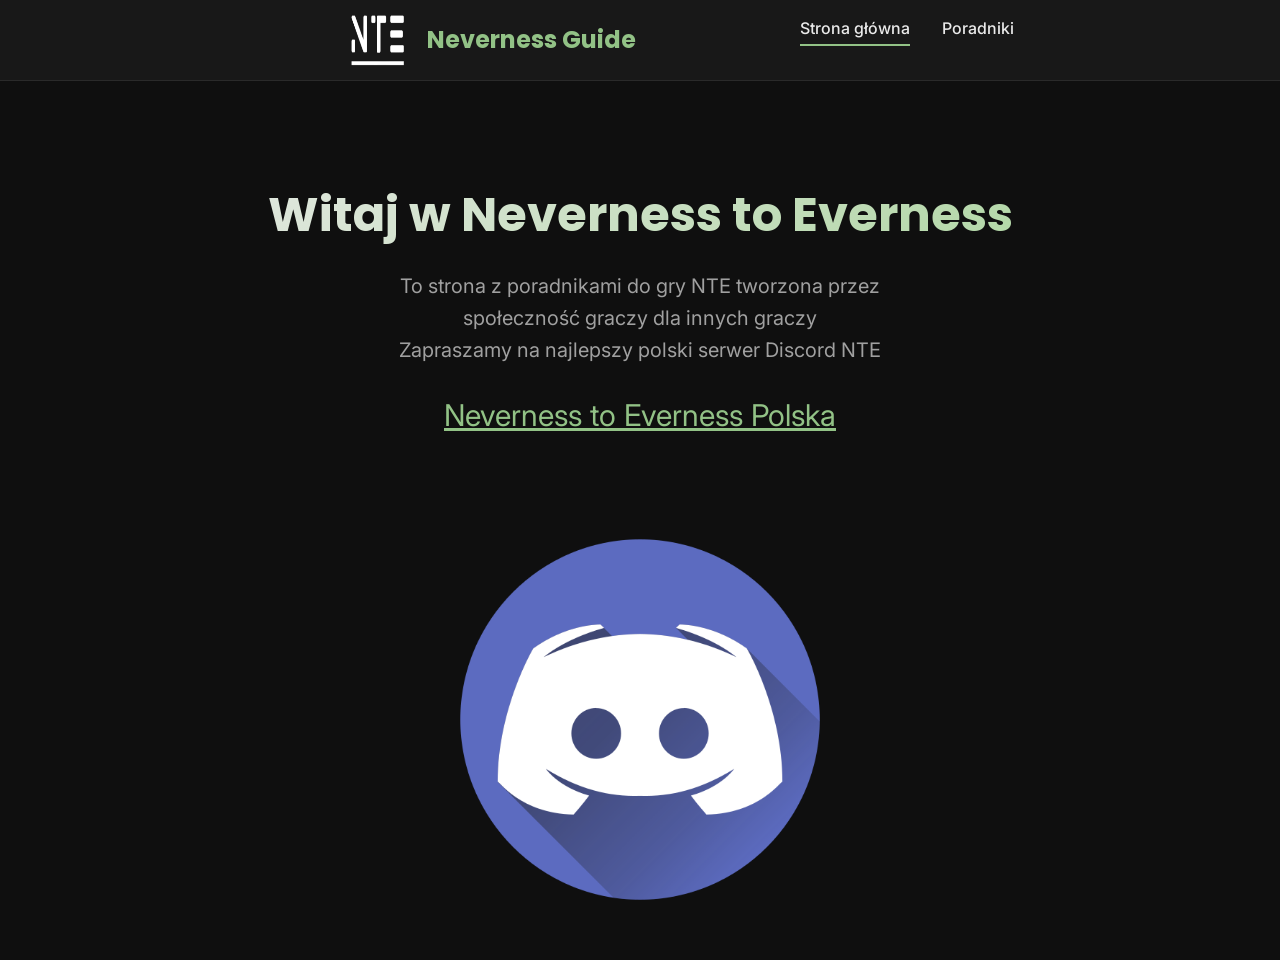
==== commit 5c1f6591: "1" ====
--- a/index.html
+++ b/index.html
@@ -8,6 +8,7 @@
     <link rel="preconnect" href="https://fonts.gstatic.com" crossorigin>
     <link href="https://fonts.googleapis.com/css2?family=Inter:wght@400;500;600;700&family=Poppins:wght@600;700&display=swap" rel="stylesheet">
     <link rel="stylesheet" href="style.css">
+    <link rel="shortcut icon" href="img/logonte.png">
 </head>
 <body>
 
@@ -53,7 +54,7 @@
             </section>
             <div style="display: grid; grid-template-columns: 1fr 8fr 1fr;  text-align: center">
                 <div></div>
-                <div><img src="img/discord.png" alt="dc"></div>
+                <div><img src="img/discord.png" alt="dc" style="width: 40%;"></div>
                 <div></div>
             </div>
             
--- a/style.css
+++ b/style.css
@@ -458,12 +458,6 @@
     color: var(--color-accent-light);
 }
 
-.map-container {
-    display: grid;
-    grid-template-rows: auto auto auto 1fr;
-    gap: 40px;
-}
-
 .tytul {
     text-align: center;
 }
@@ -493,73 +487,6 @@
     }
 }
 
-.map-image {
-    width: 100%;
-    height: auto;
-    display: block;
-}
-
-.map-marker {
-    position: absolute;
-    width: 15px;
-    height: 15px;
-    border-radius: 50%;
-    background: var(--color-accent);
-    transform: translate(-50%, -50%) scale(1);
-    cursor: pointer;
-    opacity: 0; /* ukrywane tylko przez JS display */
-    transition: transform 0.2s ease, opacity 0.2s ease;
-
-    
-}
-
-.map-marker.active {
-    opacity: 1;
-    transform: translate(-50%, -50%) scale(1.4);
-    z-index: 10;
-}
-
-/* PULS */
-.map-marker.active::after {
-    content: "";
-    position: absolute;
-    inset: -6px;
-    border-radius: 50%;
-
-}
-
-/* ripple */
-@keyframes ripple {
-    0% {
-        transform: scale(0.8);
-        opacity: 0.6;
-    }
-    100% {
-        transform: scale(2.2);
-        opacity: 0;
-    }
-}
-
-.map-marker.pulse::after {
-    content: "";
-    position: absolute;
-    inset: -6px;
-    border-radius: 50%;
-    background: rgba(146,194,134,0.15);
-    animation: ripple 1.6s infinite;
-}
-
-.map-marker-label {
-    position: absolute;
-    top: 50%;
-    left: 50%;
-    transform: translate(-50%, -50%);
-    font-size: 10px;
-    font-weight: 700;
-    color: #0f0f0f;
-    pointer-events: none;
-}
-
 .napadtyt {
         font-size: 50px;
         font-weight: bold;
@@ -571,73 +498,6 @@
     }
 }
 
-.mapa-box {
-    display: grid;
-    grid-template-columns: 6.5fr 3.5fr;
-    width: 100%;
-    gap: 20px;
-    overflow: hidden;
-}
-@media (max-width: 768px) {
-    .mapa-box {
-        grid-template-columns: 1fr;
-    }
-}
-
-.mapa {
-    position: relative;
-    width: 100%;
-    aspect-ratio: 1 / 1;
-    background: #2b2c30;
-    overflow: hidden;
-    border-radius: 10px;
-    cursor: grab;
-    touch-action: none;
-    user-select: none;
-    -webkit-user-select: none;
-}
-
-.mapa:active {
-    cursor: grabbing;
-}
-
-.img1, .img2 {
-    position: absolute;
-    inset: 0;
-    width: 100%;
-    height: 100%;
-    object-fit: contain;
-    pointer-events: none;
-    user-select: none;
-    -webkit-user-drag: none;
-    transition: opacity 0.25s ease;
-}
-
-.img-1g, .img-1d,
-.img-2g, .img-2d,
-.img-3g, .img-3d,
-.img-4 {
-    position: absolute;
-    inset: 0;
-    width: 100%;
-    height: 100%;
-    object-fit: contain;
-    pointer-events: none;
-    user-select: none;
-    transition: opacity 0.25s ease;
-}
-.legend {
-    width: 100%;
-    max-width: 100%;
-    box-sizing: border-box;
-}
-        
-.legend h3 {
-    font-family: var(--font-heading);
-    font-size: 1.25rem;
-    margin-bottom: var(--space-md);
-    color: var(--color-accent);
-}
 .pietra-item {
     padding: var(--space-md);
     margin-bottom: var(--space-sm);
@@ -717,7 +577,6 @@
 .legend-number {
     width: 28px;
     height: 28px;
-    background: var(--color-accent);
     color: var(--color-bg);
     border-radius: 50%;
     display: flex;
@@ -822,47 +681,193 @@
     margin-right: 10%;
 }
 
-.fullscreen {
-    position: fixed;
-    inset: 0;
-    display: none;
+.margin0 p {
+    margin: 0px 0px 0px 0px;
+}
+
+.timerdiv1 {
+    display: grid;
+    grid-template-rows: 1fr 1fr 1fr;
+    margin: 0;
+    padding: 0;
+}
+
+.timerdiv1 span {
+    display: flex;
+    align-items: center;
     justify-content: center;
-    align-items: center;
-    background: rgba(0, 0, 0, 0.3); /* 🔥 lekkie przyciemnienie */
-    backdrop-filter: blur(3px);     /* 🔥 opcjonalny blur (bardzo ładny efekt) */
-    z-index: 9999;
-    opacity: 0;
-    transition: opacity 0.2s ease;
-}
-
-.fullscreen.show {
+}
+
+.discord {
+    font-size: 30px;
+    color: #92c286;
+}
+
+.testdiv {
+    border: solid white 1px;
+}
+
+.map-marker.level-down {
+    opacity: 0.35;
+}
+
+.map-marker.level-up {
     opacity: 1;
 }
 
-
-.fullscreen-content {
+.mapa {
     position: relative;
-    width: min(100vw, 100vh);
-    height: min(100vw, 100vh);
-    aspect-ratio: 1 / 1;
-
+    width: 100%;
+    aspect-ratio: 1600 / 1450; /* prawdziwe proporcje mapy */
     background: #2b2c30;
-    border-radius: 12px;
-
-    display: flex;
-    justify-content: center;
-    align-items: center;
-
     overflow: hidden;
-}
-
-.fs-img {
+    border-radius: 10px;
+    cursor: grab;
+    touch-action: none;
+    user-select: none;
+}
+
+.mapa:active {
+    cursor: grabbing;
+}
+
+.img1, .img2 {
     position: absolute;
     inset: 0;
     width: 100%;
     height: 100%;
     object-fit: contain;
-    transition: opacity 0.3s ease;
+    pointer-events: none;
+    user-select: none;
+    -webkit-user-drag: none;
+    transition: opacity 0.25s ease;
+}
+
+.img-1g, .img-1d,
+.img-2g, .img-2d,
+.img-3g, .img-3d,
+.img-4 {
+    position: absolute;
+    inset: 0;
+    width: 100%;
+    height: 100%;
+    object-fit: contain;
+    pointer-events: none;
+    user-select: none;
+    transition: opacity 0.25s ease;
+}
+
+/* --- MAPA I WARSTWY --- */
+.map-layer {
+    position: absolute;
+    inset: 0;
+    width: 100%;
+    height: 100%;
+    overflow: hidden; /* obraz i markery w tych samych granicach */
+}
+
+/* Obraz mapy — referencja dla markerów */
+.map-layer img {
+    position: absolute;
+    inset: 0;
+    width: 100%;
+    height: 100%;
+    object-fit: contain; /* klucz — identyczne skalowanie jak fullscreen */
+    pointer-events: none;
+    user-select: none;
+    transition: opacity 0.25s ease;
+}
+
+/* --- MARKERY --- */
+.map-marker {
+    position: absolute; /* pozycjonowanie względem .map-layer */
+    width: 8px;
+    height: 8px;
+    border-radius: 50%;
+    transform: translate(-50%, -50%); /* centrowanie */
+    cursor: pointer;
+    opacity: 0;
+    z-index: 10;
+    transition: opacity 160ms ease, transform 160ms ease;
+}
+
+.map-marker.active {
+    opacity: 1;
+    transform: translate(-50%, -50%) scale(1.4);
+}
+
+/* PULS */
+.map-marker.active::after {
+    content: "";
+    position: absolute;
+    inset: -6px;
+    border-radius: 50%;
+
+}
+
+/* ripple */
+@keyframes ripple {
+    0% {
+        transform: scale(0.8);
+        opacity: 0.6;
+    }
+    100% {
+        transform: scale(2.2);
+        opacity: 0;
+    }
+}
+
+.map-marker.pulse::after {
+    content: "";
+    position: absolute;
+    inset: -6px;
+    border-radius: 50%;
+    background: var(--pulse-color, #92c286); /* domyślnie zielony */
+    animation: ripple 1.6s infinite;
+}
+
+.map-marker-label {
+    position: absolute;
+    top: 50%;
+    left: 50%;
+    transform: translate(-50%, -50%);
+    font-size: 10px;
+    font-weight: 700;
+    color: #0f0f0f;
+    pointer-events: none;
+}
+
+
+.mapa-box {
+    display: grid;
+    grid-template-columns: 6.5fr 3.5fr;
+    width: 100%;
+    gap: 20px;
+    overflow: hidden;
+}
+@media (max-width: 768px) {
+    .mapa-box {
+        grid-template-columns: 1fr;
+    }
+}
+
+.map-container {
+    display: grid;
+    grid-template-rows: auto auto auto 1fr;
+    gap: 40px;
+}
+
+.legend {
+    width: 100%;
+    max-width: 100%;
+    box-sizing: border-box;
+}
+        
+.legend h3 {
+    font-family: var(--font-heading);
+    font-size: 1.25rem;
+    margin-bottom: var(--space-md);
+    color: var(--color-accent);
 }
 
 .fullscreen-btn {
@@ -918,30 +923,238 @@
     transform: scale(1.05);
 }
 
-.map-layer {
+
+
+
+
+
+/* Fullscreen overlay — domyślnie ukryty i nie wpływa na layout strony */
+#fullscreen {
+  display: none;
+  position: fixed;
+  inset: 0;
+  align-items: center;
+  justify-content: center;
+  background: rgba(0, 0, 0, 0.92); /* mocniejsze przyciemnienie */
+  backdrop-filter: blur(6px);       /* silniejsze rozmycie tła */
+  -webkit-backdrop-filter: blur(6px);
+  z-index: 9999;
+  pointer-events: none;
+  transition: background 200ms ease, opacity 200ms ease;
+}
+
+/* klasa pokazująca fullscreen */
+#fullscreen.show {
+  display: flex;
+  pointer-events: auto;
+}
+
+/* kontener obrazów wewnątrz fullscreen */
+#fullscreen .fullscreen-content {
+    position: relative;
+    width: 100%;          /* 🔥 identycznie jak mapa główna */
+    max-width: 55vw;      /* 🔥 ograniczenie, ale nie wymuszenie */
+
+    aspect-ratio: 1600 / 1450;
+    overflow: hidden;
+    background: #2b2c30;
+    border-radius: 8px;
+
+}
+
+/* obrazy w fullscreen */
+#fullscreen .fs-img {
+  position: absolute;
+  inset: 0;
+  width: 100%;
+  height: 100%;
+  object-fit: contain;
+  user-select: none;
+  -webkit-user-drag: none;
+
+}
+
+/* kontener na sklonowane markery (nad obrazami) */
+#fullscreen .fs-markers {
     position: absolute;
     inset: 0;
-    transform-origin: center;
-}
-
-.margin0 p {
-    margin: 0px 0px 0px 0px;
-}
-
-.timerdiv1 {
-    display: grid;
-    grid-template-rows: 1fr 1fr 1fr;
-    margin: 0;
-    padding: 0;
-}
-
-.timerdiv1 span {
-    display: flex;
-    align-items: center;
-    justify-content: center;
-}
-
-.discord {
-    font-size: 30px;
-    color: #92c286;
-}
+    width: 100%;
+    height: 100%;
+    pointer-events: none;
+    z-index: 20;
+}
+
+/* bazowa pozycja markerów w fullscreen */
+#fullscreen .fs-marker {
+    position: absolute;
+    transform: translate(-50%, -50%);
+    pointer-events: auto;
+    z-index: 30;
+    transition: opacity 160ms ease;
+}
+
+/* animacja pulse z pełnym transform — NIE nadpisuje translate */
+@keyframes fs-pulse {
+    0%   { transform: translate(-50%, -50%) scale(1);   opacity: 1; }
+    50%  { transform: translate(-50%, -50%) scale(1.12); opacity: 0.85; }
+    100% { transform: translate(-50%, -50%) scale(1);   opacity: 1; }
+}
+
+/* pulse w fullscreen */
+#fullscreen .fs-marker.fs-pulse {
+    animation: fs-pulse 1.2s infinite;
+}
+
+/* przycisk zamykania wewnątrz fullscreen */
+#fullscreen .fs-close {
+  position: absolute;
+  top: 12px;
+  right: 12px;
+  width: 40px;
+  height: 40px;
+  border: none;
+  border-radius: 6px;
+  background: rgba(0,0,0,0.6);
+  color: #fff;
+  font-size: 18px;
+  display: flex;
+  align-items: center;
+  justify-content: center;
+  cursor: pointer;
+  z-index: 40;
+  pointer-events: auto;
+}
+#fullscreen .fs-close:hover { background: rgba(0,0,0,0.8); }
+
+/* Drobne dopasowania responsywne */
+@media (max-width: 700px) {
+  #fullscreen .fullscreen-content { max-width: 98vw; max-height: 98vh; }
+  #fullscreen .fs-close { top: 8px; right: 8px; width: 36px; height: 36px; font-size: 16px; }
+}
+
+#fullscreen .fs-sidepanel {
+    position: fixed;
+    right: 200px;
+    top: 50%;
+    transform: translateY(-50%);
+    display: flex;
+    flex-direction: column;
+    gap: 20px;
+    z-index: 9999;
+}
+
+#fullscreen .fs-pietra,
+#fullscreen .fs-goradol {
+    display: flex;
+    flex-direction: column;
+    gap: 10px;
+}
+
+@media (max-width: 768px) {
+
+    /* PANEL NAD MAPĄ — BEZ ZMIAN */
+    #fullscreen .fs-sidepanel {
+        position: fixed;
+        top: 0;
+        left: 0;
+        right: 0;
+
+        transform: none;
+        display: flex;
+        flex-direction: column;
+        align-items: center;
+        gap: 8px;
+
+        padding: 8px;
+        background: rgba(0,0,0,0.75);
+        z-index: 99999;
+    }
+
+    /* PIĘTRA — RZĄD */
+    #fullscreen .fs-pietra {
+        width: 100%;
+        display: flex;
+        flex-direction: row;
+        justify-content: center;
+        gap: 6px;
+
+        overflow-x: auto;
+        scrollbar-width: none;
+    }
+
+    #fullscreen .fs-pietra::-webkit-scrollbar {
+        display: none;
+    }
+
+    /* 🔥 ZMNIEJSZONE PRZYCISKI PIĘTER */
+    #fullscreen .fs-pietra-item {
+        flex: 0 0 auto;
+        padding: 6px 10px;      /* 🔥 mniejsze */
+        font-size: 12px;        /* 🔥 mniejsze */
+        border-radius: 6px;     /* 🔥 bardziej kompaktowe */
+        white-space: nowrap;
+    }
+
+    /* GÓRA/DÓŁ — RZĄD */
+    #fullscreen .fs-goradol {
+        width: 100%;
+        display: flex;
+        flex-direction: row;
+        justify-content: center;
+        gap: 6px;
+    }
+
+    /* 🔥 ZMNIEJSZONE PRZYCISKI GÓRA/DÓŁ */
+    #fullscreen .fs-goradol-item {
+        flex: 1;
+        padding: 6px 0;         /* 🔥 mniejsze */
+        font-size: 12px;        /* 🔥 mniejsze */
+        border-radius: 6px;
+    }
+}
+
+
+
+
+#fullscreen .fs-pietra-item,
+#fullscreen .fs-goradol-item {
+    padding: 10px 14px;
+    background: rgba(0,0,0,0.55);
+    border: 2px solid rgba(255,255,255,0.2);
+    border-radius: 8px;
+    cursor: pointer;
+    color: white;
+    text-align: center;
+    transition: 0.2s;
+}
+
+#fullscreen .fs-pietra-item.active,
+#fullscreen .fs-goradol-item.active {
+    border-color: var(--color-accent);
+    background: rgba(0,0,0,0.8);
+}
+
+/* GÓRA zawsze nad DOŁEM */
+.map-layer img[class*="g"] {
+    z-index: 2;
+}
+
+.map-layer img[class*="d"] {
+    z-index: 1;
+}
+
+/* Skarbiec nad wszystkim */
+.map-layer .img-4 {
+    z-index: 3;
+}
+
+/* FULLSCREEN — GÓRA NAD DOŁEM */
+#fullscreen .fs-img1 {
+    z-index: 2;
+    position: absolute;
+}
+
+#fullscreen .fs-img2 {
+    z-index: 1;
+    position: absolute;
+}
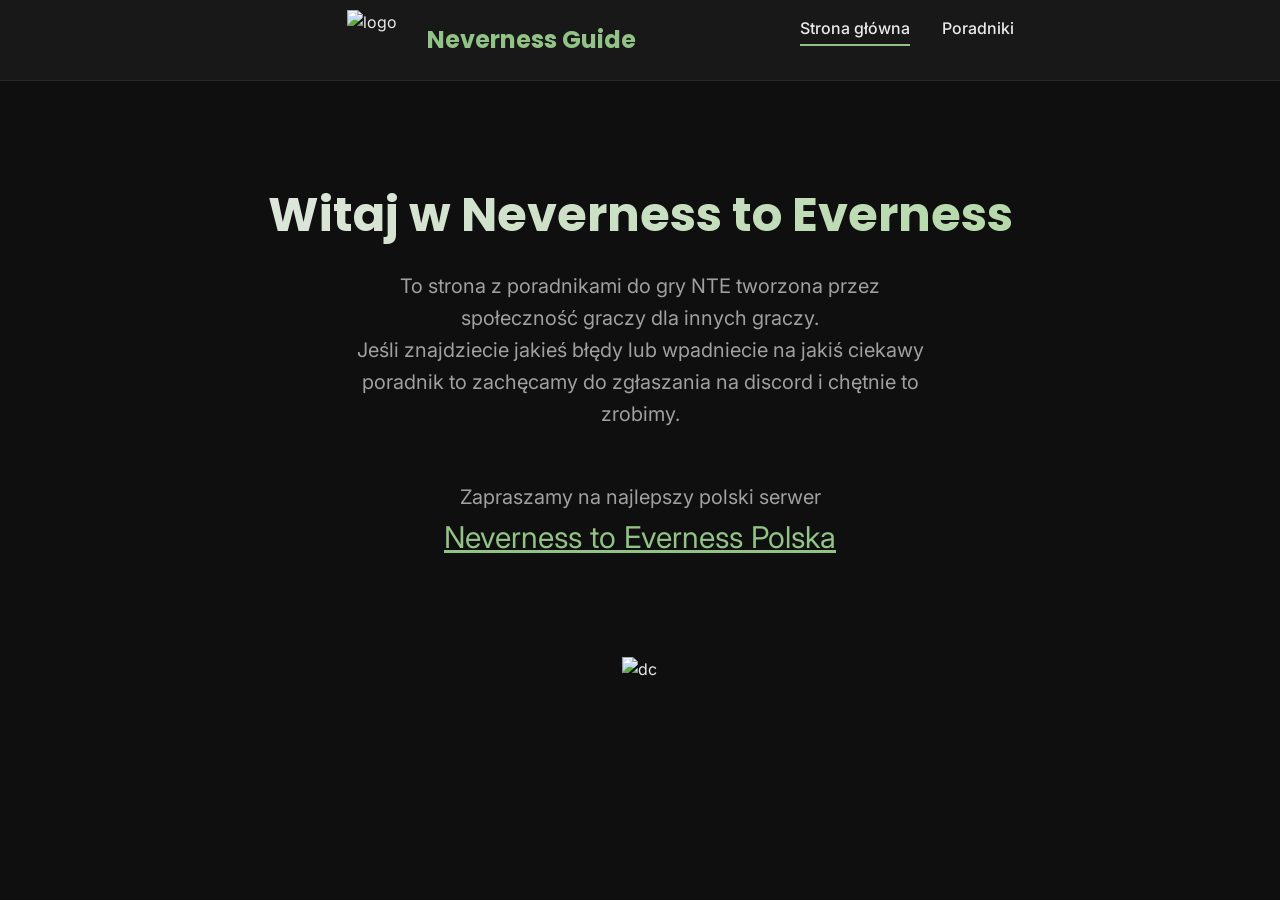
==== commit 3b7637e1: "1.0" ====
--- a/index.html
+++ b/index.html
@@ -48,8 +48,9 @@
             <!-- Hero -->
             <section class="hero">
                 <h1>Witaj w Neverness to Everness</h1>
-                <p>To strona z poradnikami do gry NTE tworzona przez społeczność graczy dla innych graczy</p>
-                <p>Zapraszamy na najlepszy polski serwer Discord NTE</p><br>
+                <p>To strona z poradnikami do gry NTE tworzona przez społeczność graczy dla innych graczy.</p>
+                <p>Jeśli znajdziecie jakieś błędy lub wpadniecie na jakiś ciekawy poradnik to zachęcamy do zgłaszania na discord i chętnie to zrobimy.</p><br><br>
+                <p>Zapraszamy na najlepszy polski serwer</p>
                 <a href="https://discord.com/invite/ntepl" target="_blank" class="discord">Neverness to Everness Polska</a>
             </section>
             <div style="display: grid; grid-template-columns: 1fr 8fr 1fr;  text-align: center">
--- a/style.css
+++ b/style.css
@@ -575,7 +575,7 @@
 }
 
 .legend-number {
-    width: 28px;
+    width: 25px;
     height: 28px;
     color: var(--color-bg);
     border-radius: 50%;
@@ -589,7 +589,7 @@
 
 .legend-item.active .legend-number {
     background: var(--color-accent-dark);
-    box-shadow: 0 0 12px rgba(146, 194, 134, 0.5);
+    box-shadow: 0 0 12px var(--legend-color, #92c286);
 }
 
 .legend-title {
@@ -831,10 +831,21 @@
     top: 50%;
     left: 50%;
     transform: translate(-50%, -50%);
-    font-size: 10px;
+    font-size: 8px;
     font-weight: 700;
     color: #0f0f0f;
     pointer-events: none;
+}
+
+.map-marker-label img {
+    width: 15px;
+    height: 15px;
+    object-fit: contain;
+    display: block;
+    transform: translate(-50%, -50%);
+    position: absolute;
+    top: 50%;
+    left: 50%;
 }
 
 
@@ -991,6 +1002,8 @@
     pointer-events: auto;
     z-index: 30;
     transition: opacity 160ms ease;
+    width: 15px;
+    height: 15px;
 }
 
 /* animacja pulse z pełnym transform — NIE nadpisuje translate */
@@ -1088,11 +1101,10 @@
 
     /* 🔥 ZMNIEJSZONE PRZYCISKI PIĘTER */
     #fullscreen .fs-pietra-item {
-        flex: 0 0 auto;
-        padding: 6px 10px;      /* 🔥 mniejsze */
+        flex: 1;
+        padding: 6px 0;         /* 🔥 mniejsze */
         font-size: 12px;        /* 🔥 mniejsze */
-        border-radius: 6px;     /* 🔥 bardziej kompaktowe */
-        white-space: nowrap;
+        border-radius: 6px;
     }
 
     /* GÓRA/DÓŁ — RZĄD */
@@ -1158,3 +1170,74 @@
     z-index: 1;
     position: absolute;
 }
+
+
+.teleport-legend {
+    display: flex;
+    flex-direction: column;
+    gap: 8px;
+    margin-top: 10px;
+    margin-left: 0px;
+}
+
+.teleport-line {
+    display: flex;
+    align-items: center;
+    justify-content: center;
+    gap: 10px;
+}
+
+.teleport-path {
+    font-size: 18px;
+    line-height: 1;
+    letter-spacing: -1px;
+}
+
+.map-marker2 {
+    width: 15px;
+    height: 15px;
+    border-radius: 50%;
+    transform: none; /* centrowanie */
+    cursor: pointer;
+    opacity: 1;
+    z-index: 10;
+    display: flex;
+    align-items: center;
+    justify-content: center;
+    flex-shrink: 0;
+    position: relative;
+    top: auto;
+    left: auto;
+}
+
+.map-marker-label2 {
+    position: absolute;
+    top: 50%;
+    left: 50%;
+    transform: translate(-50%, -50%);
+    font-size: 15px;
+    font-weight: 700;
+    color: #0f0f0f;
+    pointer-events: none;
+}
+
+.legend-marker-label2 img {
+    height: 20px;
+    width: 20px;
+    transform: translate(-50%, -50%);
+    position: absolute;
+}
+
+.legend-marker-label3 img {
+    height: 25px;
+    width: 25px;
+    transform: translate(-50%, -50%);
+    position: absolute;
+}
+
+.legend-marker-label4 img {
+    height: 17px;
+    width: 17px;
+    transform: translate(-50%, -50%);
+    position: absolute;
+}
